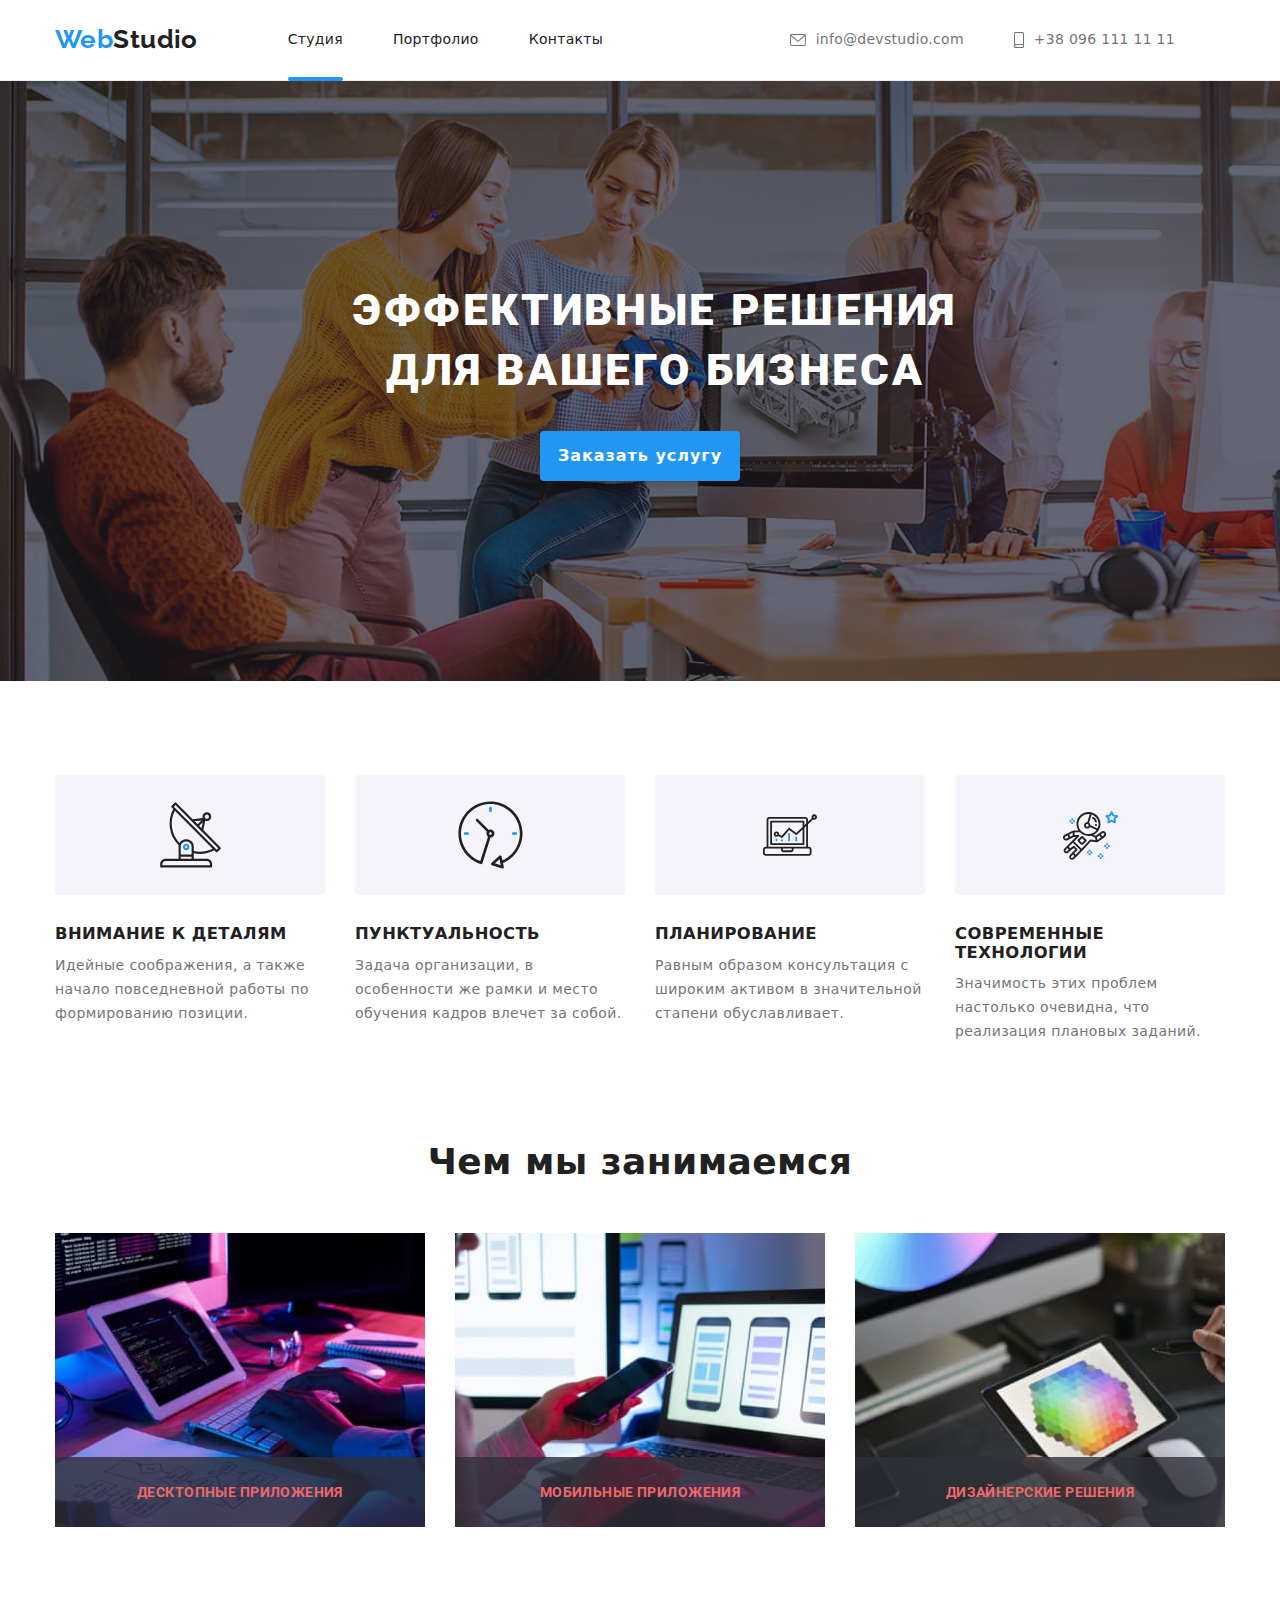
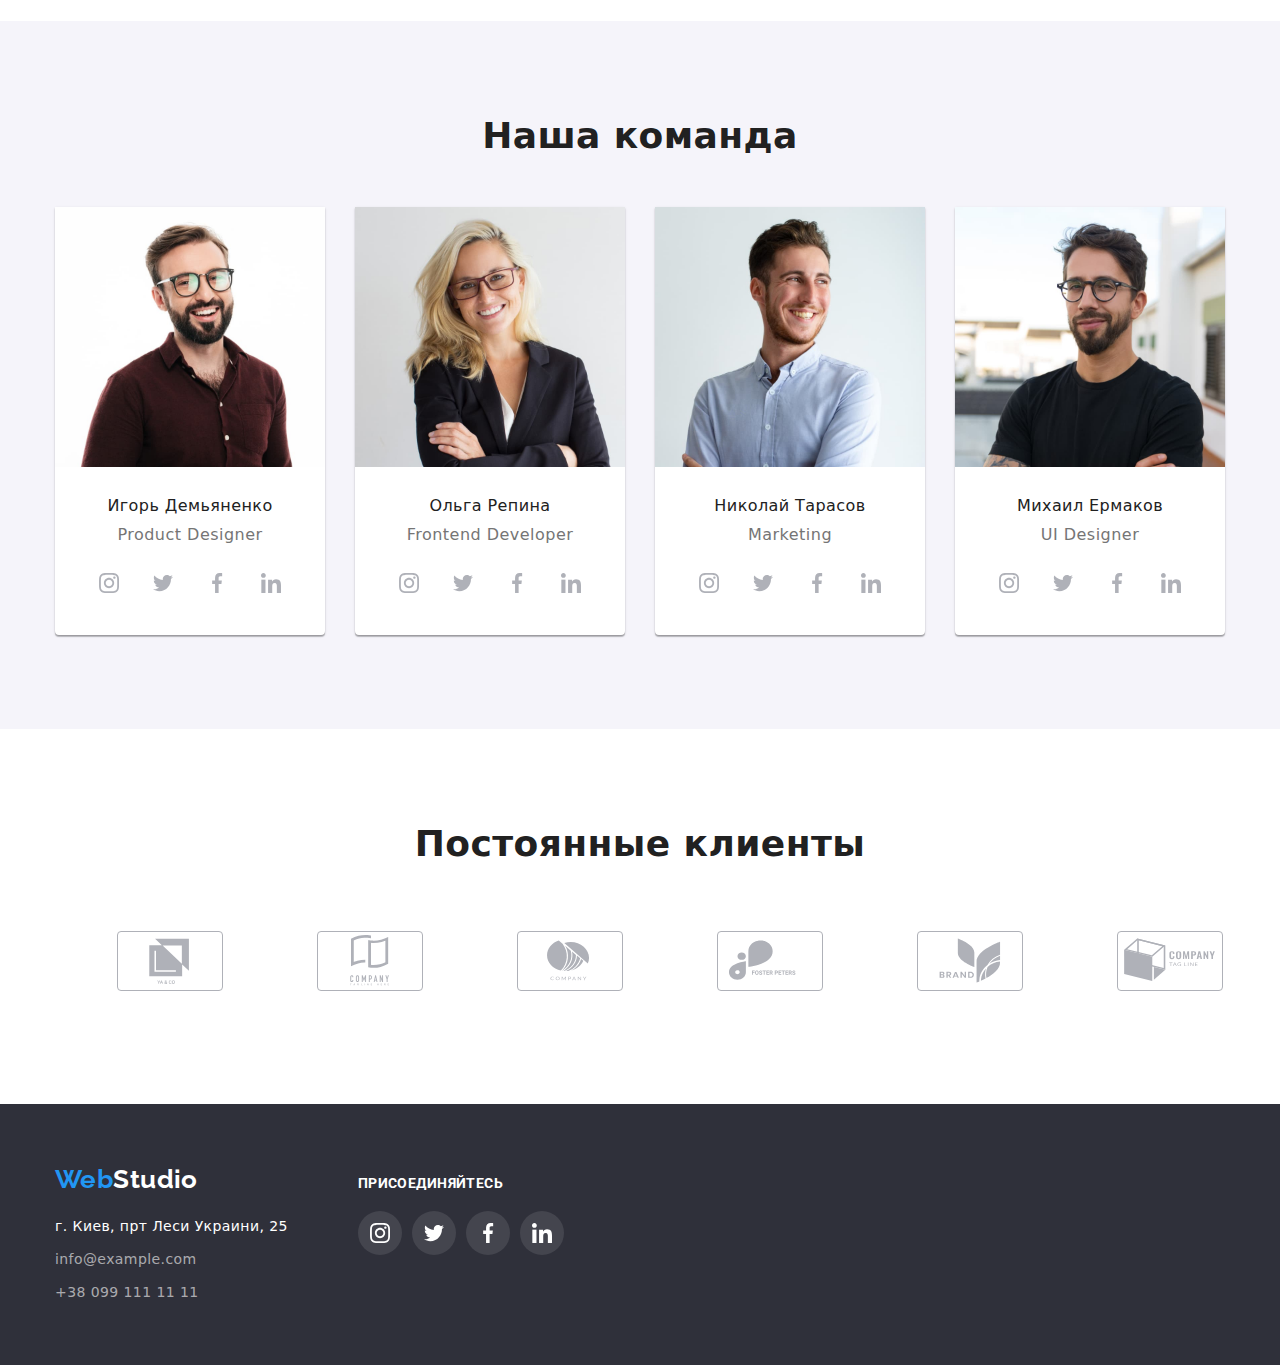
==== index.html @ ae75a485 "1" ====
<!DOCTYPE html>
<html lang="ru">
  <head>
    <meta charset="UTF-8" />
    <meta http-equiv="X-UA-Compatible" content="IE=edge" />
    <meta name="viewport" content="width=device-width, initial-scale=1.0" />
    <link rel="preconnect" href="https://fonts.gstatic.com" crossorigin>
    <link href="https://fonts.googleapis.com/css2?family=Oleo+Script+Swash+Caps&family=Raleway:wght@700&family=Roboto:wght@400;500;700&display=swap" rel="stylesheet">     
    <link rel="stylesheet" type="text/css" href="./css/styles.css">
    <link rel="stylesheet" type="text/css" href="./css/modern-normalize.css">
    <title>webstudio</title>
   </head>
  <body>
    <header>
      <div class="container container-nav">
      <nav class="nav"> 
        <a href="index.html" class="logo"><span>Web</span>Studio</a>
        <ul class="nav-ul">
          <li>
            <a href="index.html" class="menu current">Студия</a>
          </li>
          <li>
            <a href="portfolio.html" class="menu">Портфолио </a>
          </li>
          <li>
            <a href="" class="menu">Контакты</a>
          </li>
        </ul>
      </nav>
      <ul class="contacts">
       
        <li>
          <a href="mailto:info@devstudio.com" class="contacts-link">
            <svg class="contacts-pic" width="16px" height="12px">
              <use href="./images/symbol-defs.svg#icon-envelope"></use>
            </svg>
            info@devstudio.com
          </a>
          </li>
          <li>
            <a href="tel:+380961111111" class="contacts-link">
              <svg class="contacts-pic" width="10px" height="16px">
              <use href="./images/symbol-defs.svg#icon-smartphone"></use>
              </svg>
              +38 096 111 11 11
            </a>
          </li>
      </ul>
    </div>
    </header>
    <main>
      <section class="hero">
        <div class="container container-hero" >
        <h1 class="hero-title">Эффективные решения для вашего бизнеса</h1>
        <button type="button" class="hero-button" data-modal-open>Заказать услугу</button>
      </div>
      </section>
      <section class="section">
        <div class="container articles-container">
        <h2 class="visually-hidden" aria-hidden="true" tabindex="-1"> Принципы нашей работы</h2>
        <ul class="articles">
          <li>
            <div class="articles-container-pic">
              <svg class="articles-pic" width="65px" height="70px">
                <use href="./images/symbol-defs.svg#icon-antenna-1"></use>
              </svg>
            </div>
            <h3 class="articles-title">ВНИМАНИЕ К ДЕТАЛЯМ</h3>
            <p class="article">
              Идейные соображения, а также начало повседневной работы по
              формированию позиции.
            </p>
          </li>
          <li>
            <div class="articles-container-pic">
              <svg class="articles-pic" width="67px" height="70px">
                <use href="./images/symbol-defs.svg#icon-clock-1"></use>
              </svg>
            </div>
            <h3 class="articles-title">ПУНКТУАЛЬНОСТЬ</h3>
            <p class="article">
              Задача организации, в особенности же рамки и место обучения кадров
              влечет за собой.
            </p>
          </li>
          <li>
            <div class="articles-container-pic">
            <svg class="articles-pic" width="70px" height="54px">
              <use href="./images/symbol-defs.svg#icon-diagram-1"></use>
            </svg>
          </div>
            <h3 class="articles-title">ПЛАНИРОВАНИЕ</h3>
            <p class="article">
              Равным образом консультация с широким активом в значительной
              стапени обуславливает.
            </p>
          </li>
          <li>
            <div class="articles-container-pic">
            <svg class="articles-pic" width="55px" height="61px">
              <use href="./images/symbol-defs.svg#icon-astronaut-1"></use>
            </svg>
            </div>
            <h3 class="articles-title">СОВРЕМЕННЫЕ ТЕХНОЛОГИИ</h3>
            <p class="article">
              Значимость этих проблем настолько очевидна, что реализация
              плановых заданий.
            </p>
          </li>
        </ul>
      </div>
      </section>
      <section class="activity">
        <div class="container container-activity">
        <h2 class="activity-title">Чем мы занимаемся</h2>
        <ul class="activity-images">
          <li>
            <img width="370" src="images/img1.jpg" class="activity-pic" alt="picture1" />
            <div class="act-capt-container">
              <h3 class="activity-caption">десктопные приложения</h3>
            </div>
          </li>
          <li>
            <img width="370" src="images/img2.jpg" class="activity-pic" alt="picture2" />
            <div class="act-capt-container">
              <h3 class="activity-caption">мобильные приложения</h3>
            </div>
          </li>
          <li>
            <img width="370" src="images/img3.jpg" class="activity-pic" alt="picture3" />
            <div class="act-capt-container">
              <h3 class="activity-caption">дизайнерские решения</h3>
            </div>
          </li>
        </ul>
      </div>
      </section>

      <section class="command section">
        <div class="container">
        <h2 class="command-title">Наша команда</h2>
        <ul class="command-list">
          <li class="command-li">
            <img width="270" src="images/igor.jpg" class="command-foto" alt="Игорь Демьяненко" />
            <div class="figure-caption">
              <h3 class="command-name">Игорь Демьяненко</h3>
              <p class="command-position">Product Designer</p>
              <ul class="socials">
                <li class="socials-li">
                <a href="" class="socials-button">
                  <svg  class="socials-pic" width="20px" height="20px">
                    <use href="./images/symbol-defs.svg#icon-instagram-1"></use>
                  </svg>
                </a>
              </li>
              <li class="socials-li">
                <a href="" class="socials-button">
                  <svg class="socials-pic" width="20px" height="20px">
                    <use href="./images/symbol-defs.svg#icon-twitter-1"></use>
                  </svg>
                </a>
              </li>
                <li class="socials-li">
                  <a href="" class="socials-button">
                    <svg class="socials-pic" width="20px" height="20px">
                      <use href="./images/symbol-defs.svg#icon-facebook-1"></use>
                    </svg>
                  </a>
                </li>
                <li class="socials-li">
                  <a href="" class="socials-button">
                    <svg class="socials-pic" width="20px" height="20px">
                      <use href="./images/symbol-defs.svg#icon-linkedin-1"></use>
                    </svg>
                  </a>
                </li>
              </ul>
            </div>
          </li>
          <li class="command-li">
            <img width="270" src="images/olga.jpg" class="command-foto" alt="Ольга Репина" />
            <div class="figure-caption">
              <h3 class="command-name">Ольга Репина</h3>
              <p class="command-position">Frontend Developer</p>
              <ul class="socials">
                <li class="socials-li">
                <a href="" class="socials-button">
                  <svg  class="socials-pic" width="20px" height="20px">
                    <use href="./images/symbol-defs.svg#icon-instagram-1"></use>
                  </svg>
                </a>
              </li>
              <li class="socials-li">
                <a href="" class="socials-button">
                  <svg class="socials-pic" width="20px" height="20px">
                    <use href="./images/symbol-defs.svg#icon-twitter-1"></use>
                  </svg>
                </a>
              </li>
                <li class="socials-li">
                  <a href="" class="socials-button">
                    <svg class="socials-pic" width="20px" height="20px">
                      <use href="./images/symbol-defs.svg#icon-facebook-1"></use>
                    </svg>
                  </a>
                </li>
                <li class="socials-li">
                  <a href="" class="socials-button">
                    <svg class="socials-pic" width="20px" height="20px">
                      <use href="./images/symbol-defs.svg#icon-linkedin-1"></use>
                    </svg>
                  </a>
                </li>
              </ul>
          </div>
          </li>
          <li class="command-li">
            <img width="270" src="images/nik.jpg" class="command-foto" alt="Николай Тарасов" />
            <div class="figure-caption">
              <h3 class="command-name">Николай Тарасов</h3>
              <p class="command-position">Marketing</p>
              <ul class="socials">
                <li class="socials-li">
                <a href="" class="socials-button">
                  <svg  class="socials-pic" width="20px" height="20px">
                    <use href="./images/symbol-defs.svg#icon-instagram-1"></use>
                  </svg>
                </a>
              </li>
              <li class="socials-li">
                <a href="" class="socials-button">
                  <svg class="socials-pic" width="20px" height="20px">
                    <use href="./images/symbol-defs.svg#icon-twitter-1"></use>
                  </svg>
                </a>
              </li>
                <li class="socials-li">
                  <a href="" class="socials-button">
                    <svg class="socials-pic" width="20px" height="20px">
                      <use href="./images/symbol-defs.svg#icon-facebook-1"></use>
                    </svg>
                  </a>
                </li>
                <li class="socials-li">
                  <a href="" class="socials-button">
                    <svg class="socials-pic" width="20px" height="20px">
                      <use href="./images/symbol-defs.svg#icon-linkedin-1"></use>
                    </svg>
                  </a>
                </li>
              </ul>
            </div>  
          </li>
          <li class="command-li">
            <img width="270" src="images/michael.jpg" class="command-foto" alt="Михаил Ермаков" />
            <div class="figure-caption">
              <h3 class="command-name">Михаил Ермаков</h3>
              <p class="command-position">UI Designer</p>
              <ul class="socials">
                <li class="socials-li">
                <a href="" class="socials-button">
                  <svg  class="socials-pic" width="20px" height="20px">
                    <use href="./images/symbol-defs.svg#icon-instagram-1"></use>
                  </svg>
                </a>
              </li>
              <li class="socials-li">
                <a href="" class="socials-button">
                  <svg class="socials-pic" width="20px" height="20px">
                    <use href="./images/symbol-defs.svg#icon-twitter-1"></use>
                  </svg>
                </a>
              </li>
                <li class="socials-li">
                  <a href="" class="socials-button">
                    <svg class="socials-pic" width="20px" height="20px">
                      <use href="./images/symbol-defs.svg#icon-facebook-1"></use>
                    </svg>
                  </a>
                </li>
                <li class="socials-li">
                  <a href="" class="socials-button">
                    <svg class="socials-pic" width="20px" height="20px">
                      <use href="./images/symbol-defs.svg#icon-linkedin-1"></use>
                    </svg>
                  </a>
                </li>
              </ul>
            </div>  
          </li>
        </ul>
      </div>
      </section>


      <section class="clients">
        <div class="container">
        <h2 class="clients-title">Постоянные клиенты</h2>
        <ul class="clients-list">
          <li>
            <a class="client-link" href="">
            <svg class="client-pic" width="106px" height="60px">
              <use href="./images/symbol-defs.svg#icon-client1"></use>
            </svg>
          </a>
          </li>
          <li>
            <a class="client-link" href="">
            <svg class="client-pic" width="106px" height="60px">
              <use href="./images/symbol-defs.svg#icon-client2"></use>
            </svg>
            </a>
          </li>
          <li>
            <a class="client-link" href="">
            <svg class="client-pic" width="106px" height="60px">
              <use href="./images/symbol-defs.svg#icon-client3"></use>
            </svg>
            </a>
          </li>
          <li>
            <a class="client-link" href="">
            <svg class="client-pic" width="106px" height="60px">
              <use href="./images/symbol-defs.svg#icon-client4"></use>
            </svg>
            </a>
          </li>
          <li>
            <a class="client-link" href="">
            <svg class="client-pic" width="106px" height="60px">
              <use href="./images/symbol-defs.svg#icon-client5"></use>
            </svg>
          </a>
          </li>
          <li>
            <a class="client-link" href="">
            <svg class="client-pic" width="106px" height="60px">
              <use href="./images/symbol-defs.svg#icon-client6"></use>
            </svg>
            </a>
          </li>
        </ul>
      </div>
      </section>
    </main>
    <footer class="footer">
      <div class="container container-footer">
      <div>
        <a href="index.html" class="footer-logo"><span>Web</span>Studio</a>
      <address>
        <ul class="footer-contacts-list">
          <li >
             <a class="adres" href="https://goo.gl/maps/Wr4ZdYeeZxtzAYWL7" target="_blank"
              >г. Киев, прт Леси Украини, 25</a
            >
          </li>
          <li>
            <a class="footer-contacts" href="mailto:info@example.com">info@example.com</a>
          </li>
          <li>
            <a class="footer-contacts" href="tel:+380991111111">+38 099 111 11 11</a>
          </li>
        </ul>
      </address>
    </div>
    <div class="socials-part">
      <h3 class="footer-join">ПРИСОЕДИНЯЙТЕСЬ</h3>
      <ul class="footer-socials">
        <li class="footer-socials-li">
        <a href="" class="footer-socials-button">
          <svg  class="footer-socials-pic" width="20px" height="20px">
            <use href="./images/symbol-defs.svg#icon-instagram-1"></use>
          </svg>
        </a>
      </li>
      <li class="footer-socials-li">
        <a href="" class="footer-socials-button">
          <svg class="socials-pic" width="20px" height="20px">
            <use href="./images/symbol-defs.svg#icon-twitter-1"></use>
          </svg>
        </a>
      </li>
        <li class="footer-socials-li">
          <a href="" class="footer-socials-button">
            <svg class="footer-socials-pic" width="20px" height="20px">
              <use href="./images/symbol-defs.svg#icon-facebook-1"></use>
            </svg>
          </a>
        </li>
        <li class="footer-socials-li">
          <a href="" class="footer-socials-button">
            <svg class="footer-socials-pic" width="20px" height="20px">
              <use href="./images/symbol-defs.svg#icon-linkedin-1"></use>
            </svg>
          </a>
        </li>
      </ul>
    </div>
    </div>
    </footer>



    <div class="backdrop is-hidden" data-modal>
      <div class="modal">
        <button type="button" class="modal-close" data-modal-close>
          <img width="11px" height="11px" src="images/close-modal.jpg" class="close-pic" alt="close" />       
        </button>
      </div>
    </div>
    <script src="./js/modal.js"></script>
  </body>
</html>
---- css/styles.css ----
:root{
--text-color:#000000;
--nav-hover:#2196F3;
--contacts-link-color:#757575;
--footer-color:#ffffff;
--bg-color:#FFFFFF;
--font-color:#212121;
--hero-font-color:#FFFFFF;
--command-position-font-color:#757575;
--footer-bgcolor:#2F303A;
--button-fontcolor:#FFFFFF;
--works-type-color:#757575;
--hero-bgcolor:#2F303A;
--article-color:#757575;
} 
body{
    font-family: Roboto, sans-serif;
    color:var(--font-color);
    font-size: 14px;
    letter-spacing: 0.03em;
    background-color: var(--bg-color);
}
.visually-hidden {
    position: absolute;
    white-space: nowrap;
    width: 1px;
    height: 1px;
    overflow: hidden;
    border: 0;
    padding: 0;
    clip: rect(0 0 0 0);
    clip-path: inset(50%);
    margin: -1px;
  }
 p,h1,h2,h3,h4,h5,h6{
     margin:0px
 } 
 ul{
     margin:0px;
     padding: 0;
     list-style: none;
 }
 button{
     cursor: pointer;
 }
  header{
     /* height: 80px;
      /*padding-top: 24px;
      padding-bottom: 25px;*/
      border-bottom: 1px solid #ECECEC;
  }
  .container{
    width:1200px;
    padding-left: 15px;
    padding-right: 15px;
    margin: 0 auto;
 }
 .section{
     padding-top: 94px;
     padding-bottom: 94px;
 }
  .container-nav{
    display: flex;
   
  }

/*---------------------  Секция навигации-------------        */
.nav{
    display:flex;
    align-items: center;
} 
.logo{
    font-family: Raleway;
    font-size: 26px;
    font-style: normal;
    font-weight: 700;
    line-height: calc(31 / 26);
    text-decoration: none;
    color: var(--font-color);
    padding-top: 24px;
    padding-bottom: 25px;
}
.logo > span{
    color: var(--nav-hover);
}

.nav-ul{
    list-style: none;
    margin-left: 40px;
    display: flex;
    align-items: center; 
}

.menu{
    text-decoration: none;
    font-style: normal;
    font-size: 14px;
    font-weight: 500;
    line-height: 1.14;
    letter-spacing: 0.02em;
    color: var(--menu-color);
    margin-left: 50px;
    padding-top: 32px;
    padding-bottom: 32px;
    display: block;
    position: relative;
    transition: color 250ms linear;
}
.current::after{
    content:'';
    width: 100%;
    height: 4px;
    border-radius: 2px;
    background: #2196F3;
    position: absolute;
    left: 0;
    bottom: -1px;
}

.adres:hover,
.adres:focus,
.footer-contacts:hover,
.footer-contacts:focus,
.contacts-link:hover,
.contacts-link:focus,
.menu:hover,
.menu:focus,
.contacts-pic:hover, 
.contacts-pic:focus{
    color:var(--nav-hover);
    fill: var(--nav-hover);
    
}
.contacts-link:hover> .contacts-pic, 
.contacts-link:focus> .contacts-pic{
 fill:var(--nav-hover);
}
.contacts{
    list-style: none;
    display: flex;
    margin-left: auto;
    align-items: center; 
    
}
.contacts-pic{
    margin-right: 10px;
    fill: var(--contacts-link-color);
    align-items: center;
    transition: fill 250ms linear;
}

.contacts-link{
    text-decoration: none;
    font-size: 14px;
    font-style: normal;
    font-weight: 500;
    line-height: 1.14;
    letter-spacing: 0.02em;
    text-align: left;
    color: var(--contacts-link-color);
    margin-right: 50px;
    display: flex;
    align-items: center;
    transition: color 250ms linear;
}


/*----------------------  Секция герой   -------   */
.hero{
    text-align: center;
    padding-top: 200px;
    padding-bottom: 200px;
    max-width: 1600px;
    height: 600px;
    margin: 0 auto;
    background-repeat: no-repeat;
    background-size: cover;
    /* padding-left: 452px; */
    /* padding-right: 452px; */
    
    background-image: linear-gradient(   
        rgba(47, 48, 58, 0.4),
        rgba(47, 48, 58, 0.4)
    ), url(../images/hero-bg.jpg);
    
}
.container-hero{
   /* ???????????????*/
   /*background: var(--hero-bgcolor);*/
max-width: 696px;  
   padding-left: auto;
   padding-right: auto;
}
.hero-title{
    font-family: Roboto;
    font-style: normal;
    font-weight: 900;
    font-size: 44px;
    line-height: 1.36;
    text-align: center;

    letter-spacing: 0.06em;
    text-transform: uppercase;
    color: var(--hero-font-color);
     width: 696px; 
    /*margin-left: 237px; 
    margin-right: 237px;    */   
}    
    .hero-button{
    cursor: pointer;
    border: none;
    width: 200px;
    height: 50px;
    /* left: 700px; */
    top: 430px;
    background: var(--nav-hover);
    box-shadow: 0px 4px 4px rgba(0, 0, 0, 0.15);
    border-radius: 4px;
    font-family: inherit;
    font-size: 16px;
    font-style: normal;
    font-weight: 700;
    line-height: 1.87;
    letter-spacing: 0.06em;
    text-align: center;
    color: var(--hero-font-color);
    margin-top: 30px;
 
    }

/*-------------------------  Секция статей   -------------------*/
.articles-container{
    display: flex;
   justify-content: center;
}
.articles-container-pic{
    max-width: 270px;
    min-height: 120px;
    background: #F5F4FA;
    border-radius: 4px;
    display:flex;
    justify-content: center; 
    align-items: center;
    margin-bottom: 30px;
}
.articles{
    display: flex;
}
.articles li{
    max-width: 270px;
}
.articles li:not(:last-child){
    margin-right: 30px;
}
.articles-title{
    font-weight: bold;
    line-height: 1.14;
    text-transform: uppercase;
    
    margin-bottom: 10px;
}
.article{
    width: 270px;
    height: 75px;
    left: 515px;
    top: 800px;
    font-weight: normal;
    line-height: 1.71;
    color: var(--article-color);
}

/*===============================   Чем мы занимаемся    =============*/
.activity{
    padding-bottom: 94px;
}

.container-activity{
   align-items: center;
}
.activity-pic{
    display: block;
    max-width: 100%;
    height: auto;

} 
.activity-images{ 
    display: flex;
}
.activity-images li:not(:last-child){
    margin-right: 30px;
}
.activity-images li{
    position: relative;
}

.activity-caption{
    font-family: Roboto;
    font-style: normal;
    font-weight: bold;
    font-size: 14px;
    line-height: 16px;
    text-align: center;
    letter-spacing: 0.03em;
    text-transform: uppercase;
    color: #f06868;
    padding: 27px 82px;
    
}
.act-capt-container{
    position: absolute;
    bottom: 0px;
    width: 100%;
    background: rgba(47, 48, 58, 0.8);
}

/*===============    наша комманда     ===================*/
.command{
   background: #F5F4FA;
}
.activity-title,
.command-title,
.clients-title{
    font-size: 36px;
    font-style: normal;
    font-weight: 700;
    line-height: calc(42 / 36);
    text-align: center;
    margin-bottom: 50px;
 }
 .command-list{
     display: flex;
   
 }
 .command-li{
     
background: #FFFFFF;
    box-shadow: 
    0px 1px 3px rgba(0, 0, 0, 0.12), 
    0px 1px 1px rgba(0, 0, 0, 0.14),
    0px 2px 1px rgba(0, 0, 0, 0.2);
    border-radius: 0px 0px 4px 4px;
    
    
 }
 .command-list li:not(:last-child){
    margin-right: 30px;
 }
 .command-foto{
    display: block;
    max-width: 100%;
    height: auto;
 }
 .figure-caption{
    padding-top: 30px;
 }

.command-name{
    font-size: 16px;
    font-weight: 500;
    line-height: 1.18;
    text-align: center;

    margin-bottom: 10px;
 }
.command-position{
    font-size: 16px;
    font-weight: 400;
    line-height: 1.18;
    letter-spacing: 0.03em;
    text-align: center;
    color: var(--command-position-font-color);
    margin-bottom: 16px;
}
.socials{
    display: flex;
    /*justify-content: center;*/
    margin-left:32px;
    margin-right: 32px;
    margin-bottom: 30px;
    box-shadow: initial;
}
.socials-li{
    display: flex;
    margin-right:0px;
    box-shadow: none;
}
.socials li:not(:last-child){
    margin-right: 10px;
}
.socials-button{
    fill: #AFB1B8; 
    border-radius: 50%;
    max-width: 44px;
    max-height: 44px;
    padding: 12px;
    box-shadow: none;
    transition: fill 250ms linear;
    transition: background-color 250ms linear;
}
.socials-button:hover,
.socials-button:focus,
.footer-socials-button:hover,
.footer-socials-button:focus{
    fill: #FFFFFF;
    background-color: #2196F3;
}

/*===============    Постоянные клиенты    =================================*/
.clients{
    padding-bottom: 94px;
    padding-top: 94px;
 
}
.clients-list{
    display: flex;
    
}
.clients-list li{/*:not(:last-child){*/
    margin-left: 30px;
    

}
.client-pic{
    margin: 16px 32px;
    fill: #AFB1B8;
    border: 1px solid #AFB1B8;
    box-sizing: border-box;
    border-radius: 4px;
    transition: fill 250ms linear;
}
.client-pic:hover,
.client-pic:focus{
    fill:  #2196F3;   
    border: 1px solid #2196F3;
    box-sizing: border-box;
    border-radius: 4px;
}
/* .client-link:hover, */
/* .client-link:focus{ */
 /* fill:  #2196F3; */
/* } */

/* --------------------------  footer  ----------------------------*/
.footer{
    background: var(--footer-bgcolor);
    padding-top: 60px;
    padding-bottom: 60px;
}
.container-footer{
    padding-left: auto;
    padding-left: auto;
    display:flex;
    align-items: baseline;
    
}
.footer-logo{
    font-family: Raleway;
    font-size: 26px;
    font-style: normal;
    font-weight: 700;
    line-height: 1.19;
    text-decoration: none;
    color: var(--footer-color);
    margin-bottom: 20px;
    /*padding-top: 60px;*/
    display: block;
}
.footer-logo  span{
    color: var(--nav-hover);
}
/* .footer-contacts-list{} */

.footer-contacts-list li:not(:last-child){
    margin-bottom: 9px;
}


.adres{
    text-decoration: none;
    font-style: normal;
    font-weight: 400;
    line-height: 1.71;
    letter-spacing: 0.03em;
    text-align: left;
    color: var(--footer-color);
    transition: color 250ms linear;
}
.footer-contacts{
    text-decoration: none;
    font-style: normal;
    font-weight: normal;
    line-height: 1.71;
    color: rgba(255, 255, 255, 0.6);
    transition: color 250ms linear;
}
.socials-part{
margin-left: 70px;

}
.footer-join{
 font-family: Roboto;
font-style: normal;
font-weight: bold;
font-size: 14px;
line-height: 16px;
letter-spacing: 0.03em;
text-transform: uppercase;
color: #FFFFFF;
margin-bottom: 20px;
}
/*===============================*/
.footer-socials{
    display: flex;
   
   
}
.footer-socials-li{
    display: flex;
    margin-right:0px;
}
.footer-socials li:not(:last-child){
    margin-right: 10px;}
.footer-socials-button{
    fill: #FFFFFF; 
    border-radius: 50%;
    max-width: 44px;
    max-height: 44px;
    padding: 12px;
    background: rgba(255, 255, 255, 0.1);
    transition: background-color 250ms linear;
}

/* ============== модальное окно ============================================== */
.backdrop{
    position: fixed;
    width: 100vw;
    height: 100vw;
    /* left: 0px; */
    top: 0px;
    background: rgba(0, 0, 0, 0.2);
    transition: opacity 250ms, visibility 250ms;
    /* display: flex; */
    /* justify-content: center; */
    /* align-items: center; */
}
.backdrop.is-hidden .modal{
     transform: scale(0.5);
}

.modal{
    position: absolute;
    width: 528px;
    min-height: 581px;
    /* left: 536px; */
    /* top: 221px; */
    background: #FFFFFF;
    box-shadow: 0px 1px 3px rgba(0, 0, 0, 0.12), 0px 1px 1px rgba(0, 0, 0, 0.14), 0px 2px 1px rgba(0, 0, 0, 0.2);
    border-radius: 4px;
    top: 50%;
    left: 50%;
    transform: translate(-50%, -100%) scale(1);
    transition: transform 250ms;
    
}
.modal-close{
    position: absolute;
    width: 30px;
    height: 30px;
    right: 8px;
    top: 8px;
    background: #FFFFFF;
    border: 1px solid rgba(0, 0, 0, 0.1);
    box-sizing: border-box;
    display: flex;
    justify-content: center;
    align-items: center;
}
.is-hidden{
    opacity: 0;
    pointer-events: none;
    visibility: hidden;
}
/* ===========================  portfolio  ==========================*/

.filter{
    list-style: none;
    display: flex;
    padding-left: 302px;   
    margin-bottom: 56px;
}
.filter-button{
    cursor: pointer;
    border: none;
    border-radius: 4px;
    background-color: inherit;
    font-family: inherit;
    font-style: normal;
    font-weight: 500;
    font-size: 16px;
    line-height: 1.62;
    text-align: center;
    color: inherit;
    padding: 6px 22px;
    margin-left: 8px;
    background-color: #F5F4FA;
    border-radius: 4px;
    transition: background-color 250ms linear;
    transition: color 250ms linear;
}
.filter-button:hover,
.filter-button:focus{
    background-color: var(--nav-hover);
    color:var(--button-fontcolor);
    box-shadow: 
        0px 3px 1px rgba(0, 0, 0, 0.1), 
        0px 1px 2px rgba(0, 0, 0, 0.08), 
        0px 2px 2px rgba(0, 0, 0, 0.12);

}

/*======================   примеры работ  ============= */
.work-foto{
    display:block;
}
.example-list{
    display: flex ;
    flex-wrap: wrap;
}
.example:not(:nth-child(3n+1)){
    margin-left: 30px;
}
.example-link{
    display: block;
    box-sizing: border-box;
    text-decoration: none;
    transition: box-shadow 250ms linear;
 }
 
.example-link:hover,
.example-link:focus {
    box-shadow: 
      0px 1px 1px rgba(0, 0, 0, 0.12),
      0px 4px 4px rgba(0, 0, 0, 0.06), 
      1px 4px 6px rgba(0, 0, 0, 0.16);   
} 

.example{
    /*margin-left: 30px;*/
    margin-bottom: 30px;
    background: #FFFFFF;
    box-sizing: border-box;
}
.work-capture{
    padding-top: 20px;
    padding-left: 24px;
    padding-bottom: 20px;
    border-left: 1px solid #EEEEEE;
    border-right: 1px solid #EEEEEE;
    border-bottom: 1px solid #EEEEEE;
}
.works-title{
    font-weight: bold;
    font-size: 18px;
    line-height: 2;
    letter-spacing: 0.06em;
    color:var(--font-color);
    margin-bottom: 4px;
}
.works-type{
    font-size: 14px;
    font-weight: normal;
    font-size: 16px;
    line-height: 1.87;
    color: var(--works-type-color);
}
.work-foto-wrap{
    position: relative;
    overflow: hidden;
}
.example:hover .foto-text {
    transform: translateY(0%); 
   
    
}
.foto-text{
    font-family: Roboto;
    font-style: normal;
    font-weight: normal;
    font-size: 18px;
    line-height: 28px;
    /* or 156% */
    letter-spacing: 0.03em;
    color: #FFFFFF;
        
    position: absolute;
    width: 100%;
    height: 100%;
    left: 0px;
    top: 0px;
    border: 1px solid #EEEEEE;
    background: rgba(33, 150, 243, 0.9);
    padding: 63px 24px;
    transform: translateY(100%);
    transition: transform 250ms linear;
}
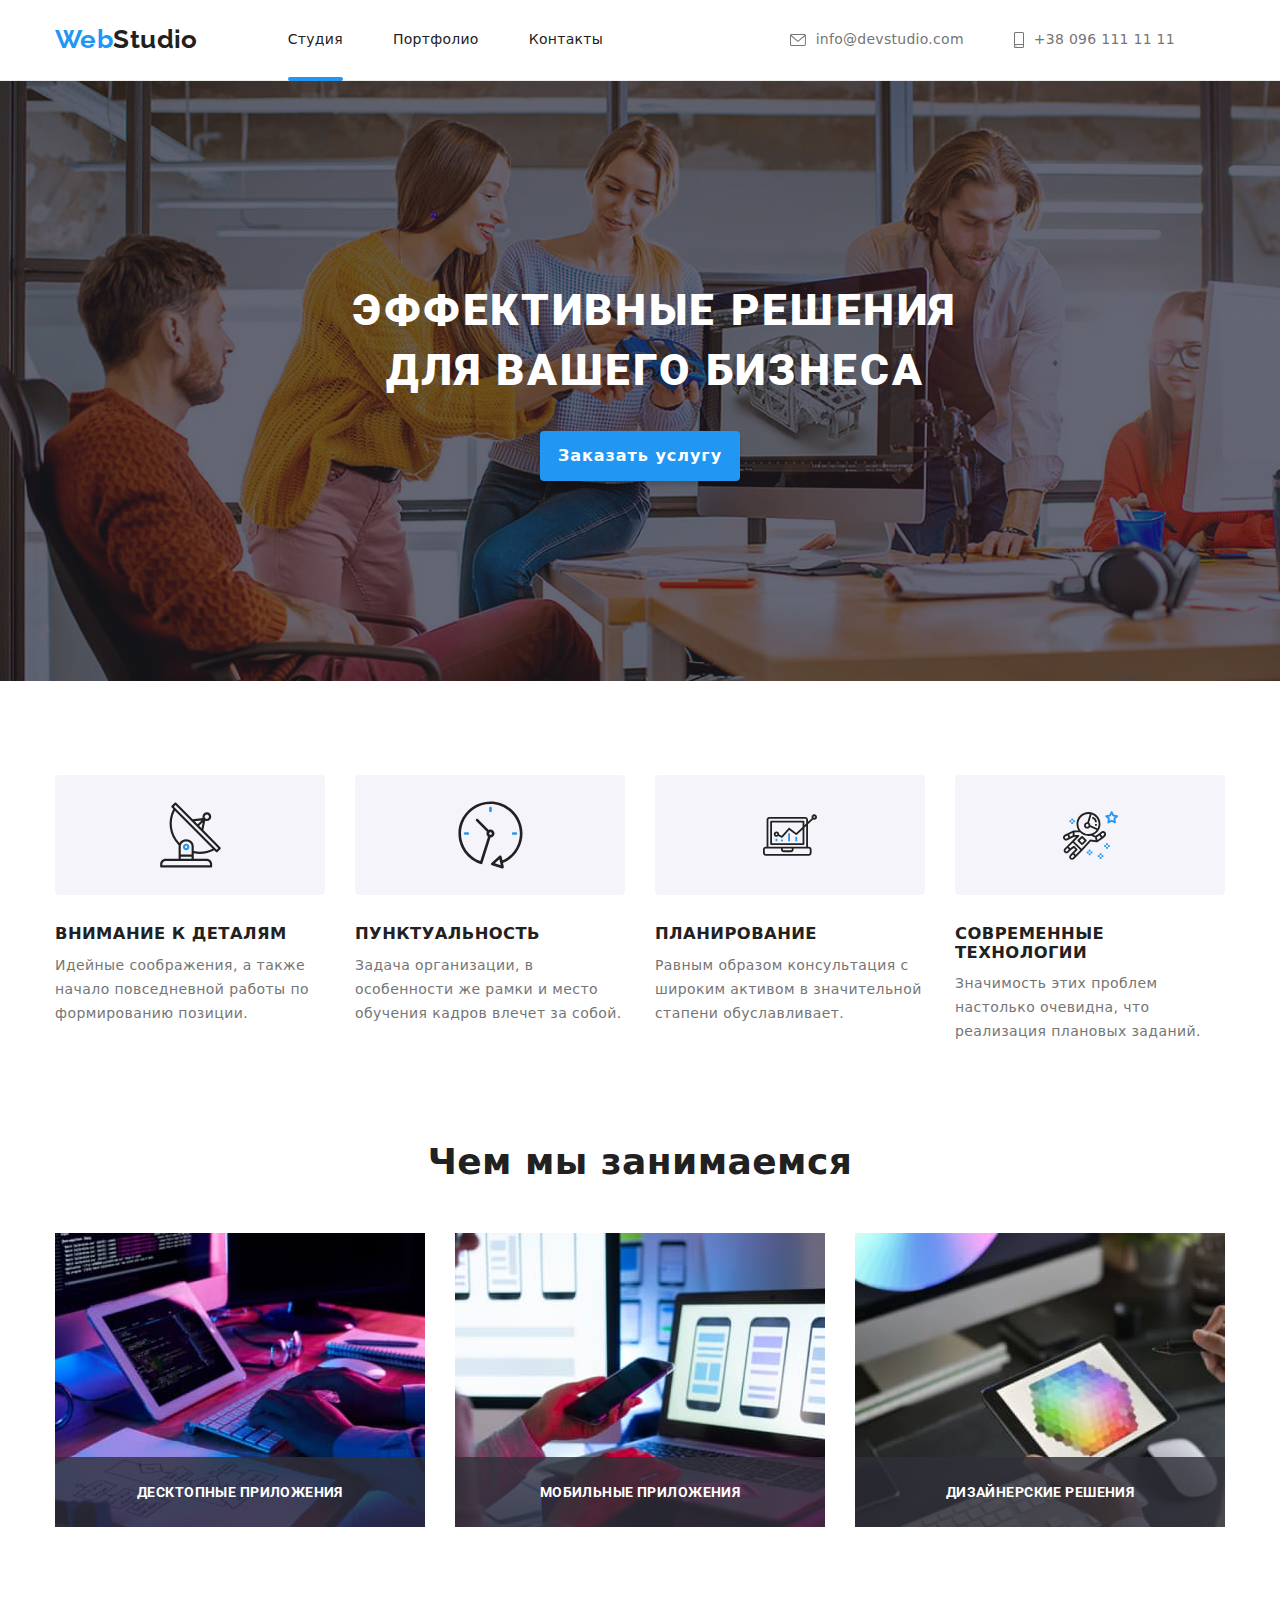
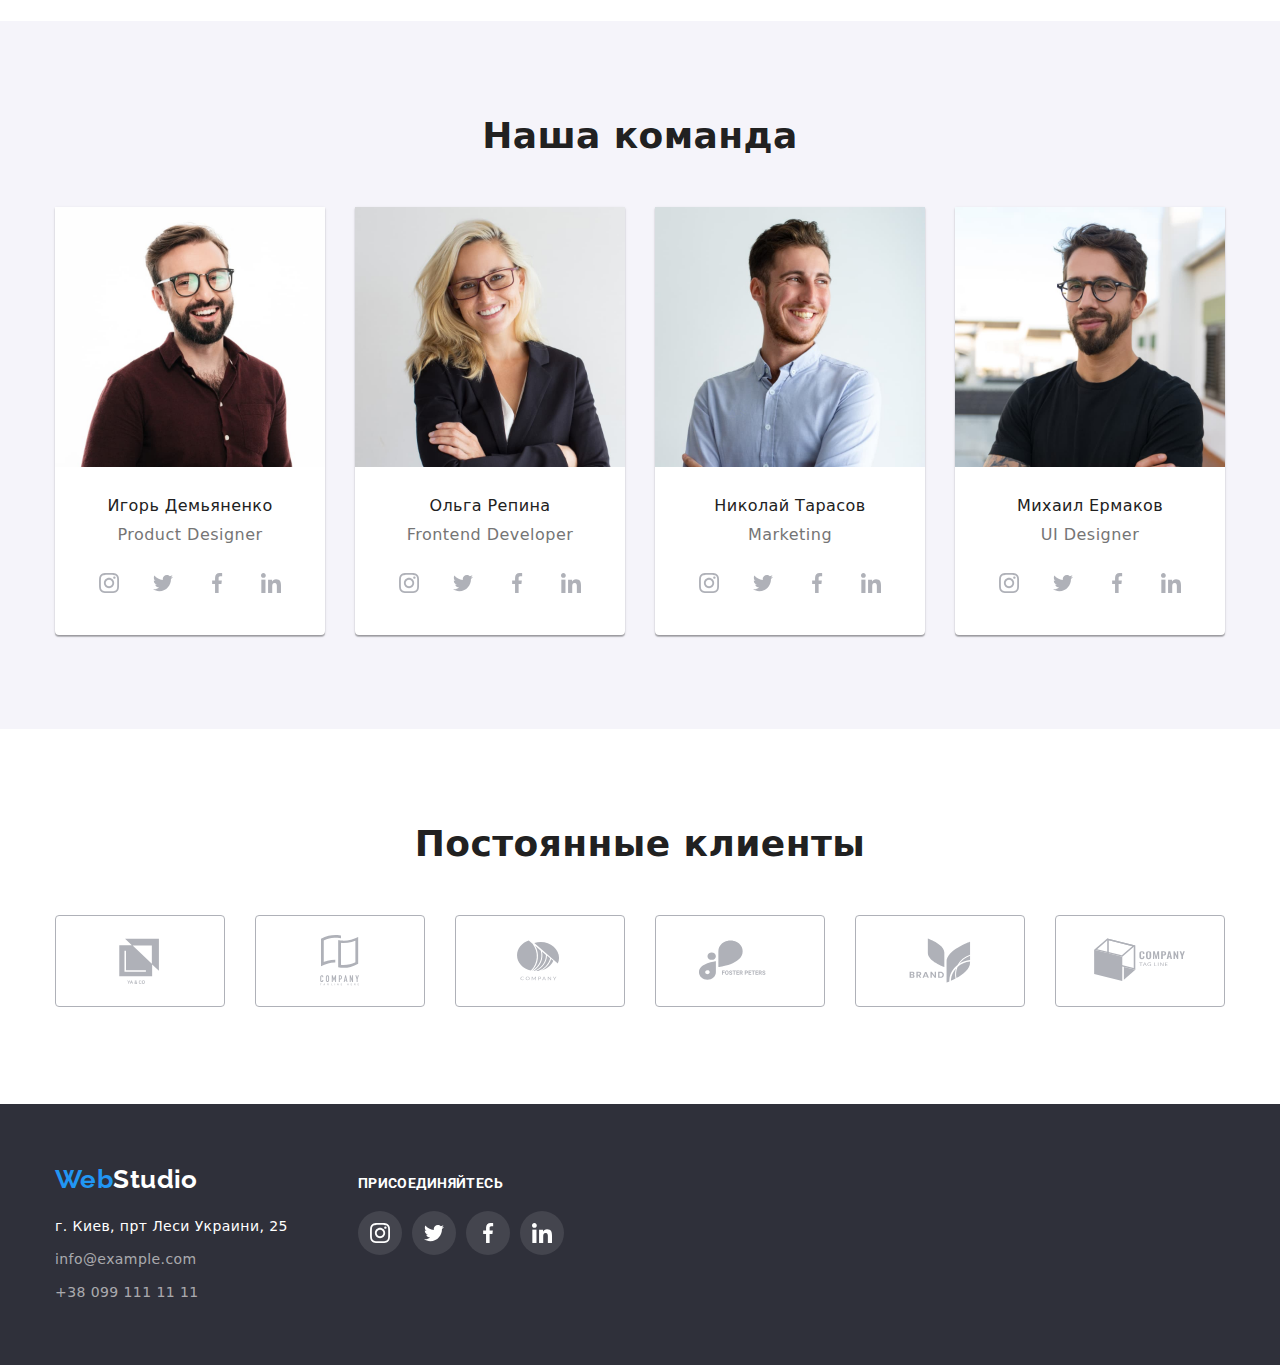
==== commit d768c2de: "1" ====
--- a/index.html
+++ b/index.html
@@ -299,42 +299,42 @@
         <ul class="clients-list">
           <li>
             <a class="client-link" href="">
-            <svg class="client-pic" width="106px" height="60px">
+            <svg class="client-pic" width="170px" height="92px">
               <use href="./images/symbol-defs.svg#icon-client1"></use>
             </svg>
           </a>
           </li>
           <li>
             <a class="client-link" href="">
-            <svg class="client-pic" width="106px" height="60px">
+            <svg class="client-pic" width="170px" height="92px">
               <use href="./images/symbol-defs.svg#icon-client2"></use>
             </svg>
             </a>
           </li>
           <li>
             <a class="client-link" href="">
-            <svg class="client-pic" width="106px" height="60px">
+            <svg class="client-pic" width="170px" height="92px">
               <use href="./images/symbol-defs.svg#icon-client3"></use>
             </svg>
             </a>
           </li>
           <li>
             <a class="client-link" href="">
-            <svg class="client-pic" width="106px" height="60px">
+            <svg class="client-pic" width="170px" height="92px">
               <use href="./images/symbol-defs.svg#icon-client4"></use>
             </svg>
             </a>
           </li>
           <li>
             <a class="client-link" href="">
-            <svg class="client-pic" width="106px" height="60px">
+            <svg class="client-pic" width="170px" height="92px">
               <use href="./images/symbol-defs.svg#icon-client5"></use>
             </svg>
           </a>
           </li>
           <li>
             <a class="client-link" href="">
-            <svg class="client-pic" width="106px" height="60px">
+            <svg class="client-pic" width="170px" height="92px">
               <use href="./images/symbol-defs.svg#icon-client6"></use>
             </svg>
             </a>
@@ -404,7 +404,7 @@
     <div class="backdrop is-hidden" data-modal>
       <div class="modal">
         <button type="button" class="modal-close" data-modal-close>
-          <img width="11px" height="11px" src="images/close-modal.jpg" class="close-pic" alt="close" />       
+          <img width="11px" height="11px" src="./images/close-modal.svg" class="close-pic" alt="close" />       
         </button>
       </div>
     </div>
--- a/css/styles.css
+++ b/css/styles.css
@@ -303,7 +303,7 @@
     text-align: center;
     letter-spacing: 0.03em;
     text-transform: uppercase;
-    color: #f06868;
+    color: #FFFFFF;
     padding: 27px 82px;
     
 }
@@ -416,16 +416,19 @@
     display: flex;
     
 }
-.clients-list li{/*:not(:last-child){*/
+.clients-list li:not(:first-child){
     margin-left: 30px;
+    width: 170px;
+    height: 92px;
     
 
 }
 .client-pic{
-    margin: 16px 32px;
+    padding: 16px 32px;
+   
     fill: #AFB1B8;
     border: 1px solid #AFB1B8;
-    box-sizing: border-box;
+    /* box-sizing: border-box; */
     border-radius: 4px;
     transition: fill 250ms linear;
 }
@@ -535,8 +538,8 @@
 .backdrop{
     position: fixed;
     width: 100vw;
-    height: 100vw;
-    /* left: 0px; */
+    height: 100vh;
+    left: 0px;
     top: 0px;
     background: rgba(0, 0, 0, 0.2);
     transition: opacity 250ms, visibility 250ms;
@@ -559,7 +562,7 @@
     border-radius: 4px;
     top: 50%;
     left: 50%;
-    transform: translate(-50%, -100%) scale(1);
+    transform: translate(-50%, -50%) scale(1);
     transition: transform 250ms;
     
 }
@@ -571,6 +574,7 @@
     top: 8px;
     background: #FFFFFF;
     border: 1px solid rgba(0, 0, 0, 0.1);
+    border-radius: 50%;
     box-sizing: border-box;
     display: flex;
     justify-content: center;
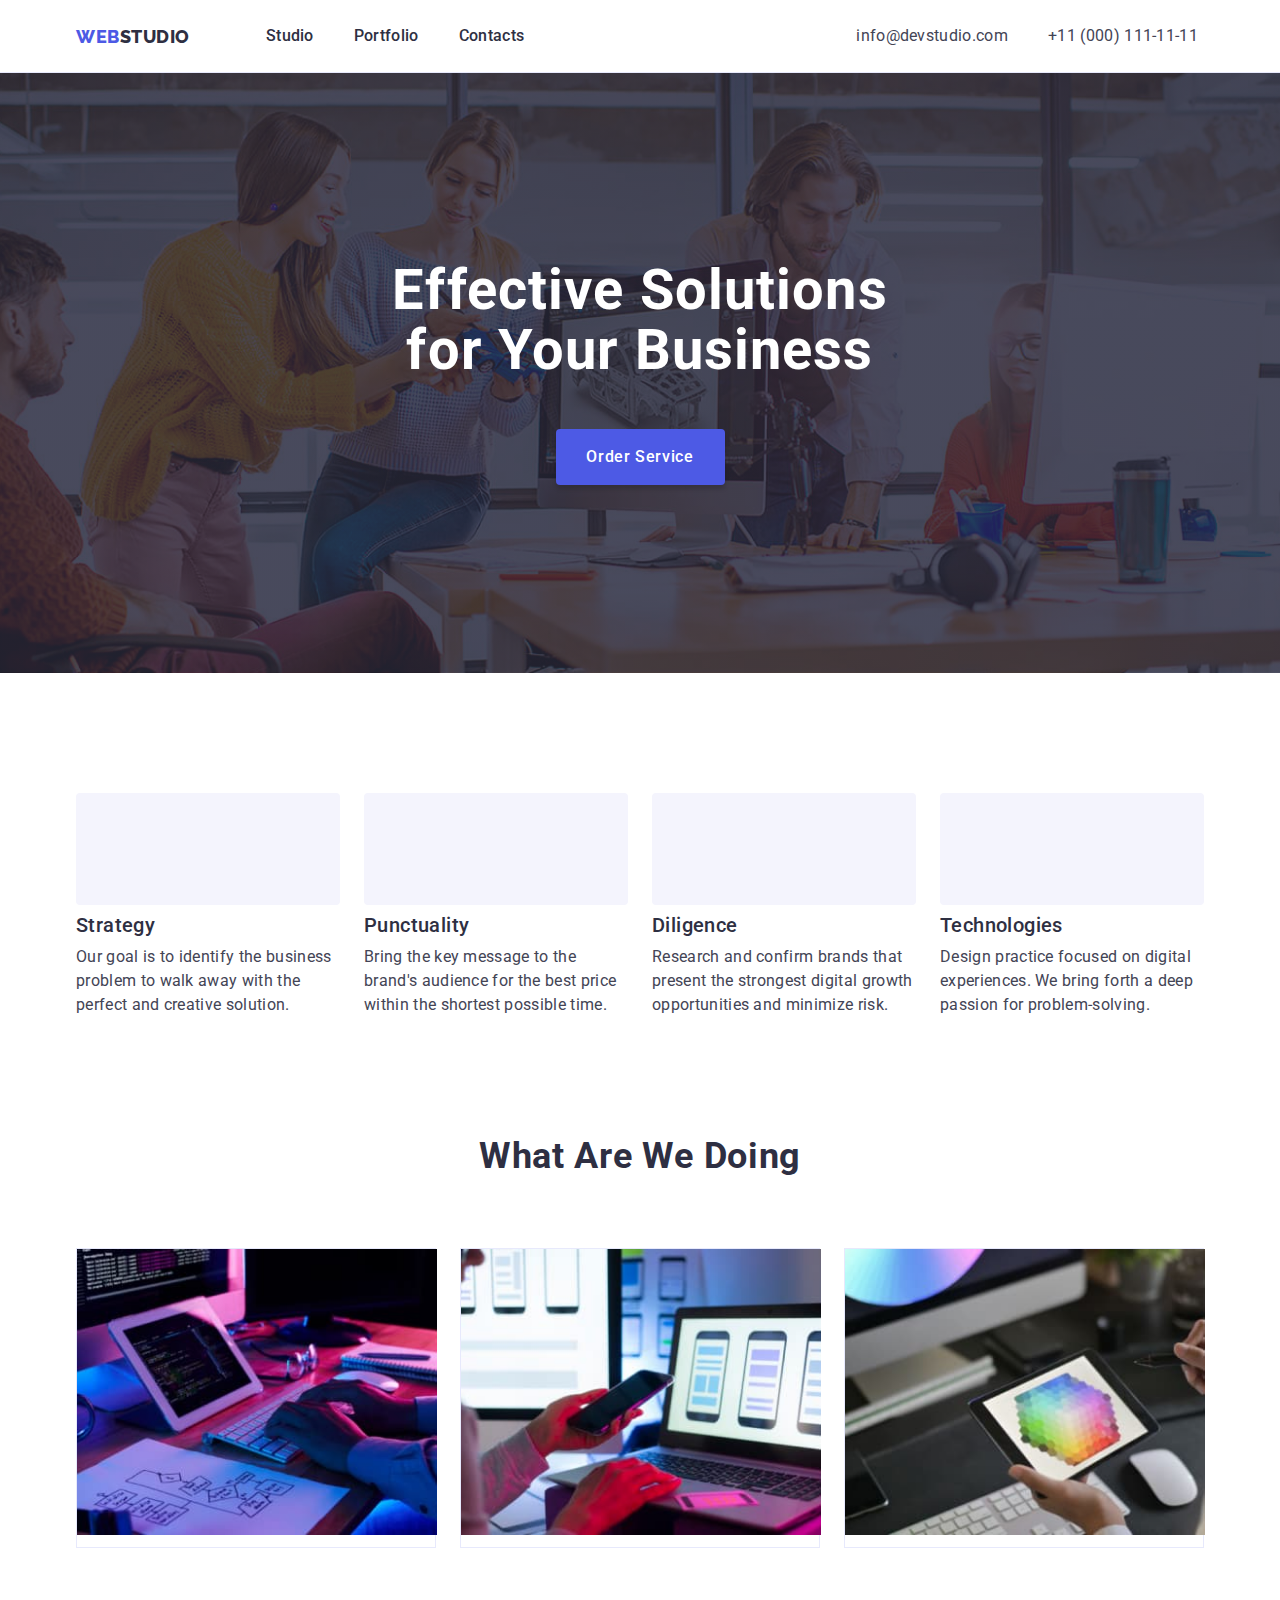
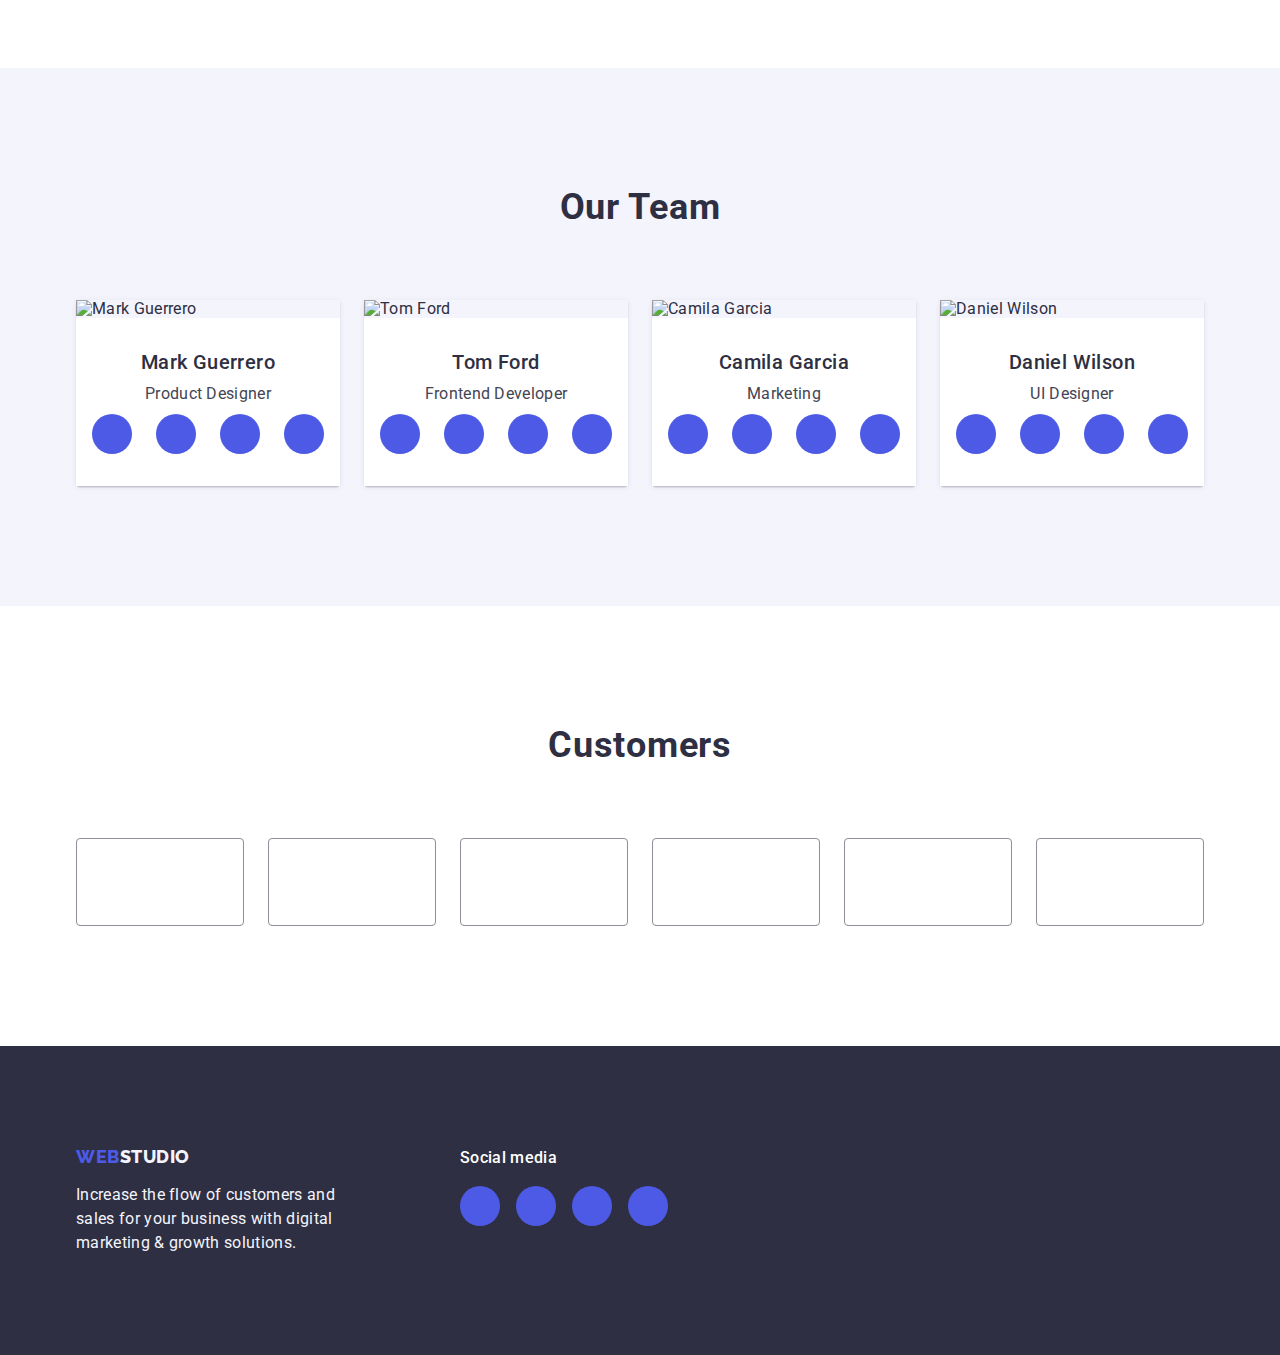
==== commit c997cf11: "Add files via upload" ====
--- a/index.html
+++ b/index.html
@@ -1,413 +1,501 @@
-<!DOCTYPE html>
-<html lang="ru">
-  <head>
-    <meta charset="UTF-8" />
-    <meta http-equiv="X-UA-Compatible" content="IE=edge" />
-    <meta name="viewport" content="width=device-width, initial-scale=1.0" />
-    <link rel="preconnect" href="https://fonts.gstatic.com" crossorigin>
-    <link href="https://fonts.googleapis.com/css2?family=Oleo+Script+Swash+Caps&family=Raleway:wght@700&family=Roboto:wght@400;500;700&display=swap" rel="stylesheet">     
-    <link rel="stylesheet" type="text/css" href="./css/styles.css">
-    <link rel="stylesheet" type="text/css" href="./css/modern-normalize.css">
-    <title>webstudio</title>
-   </head>
-  <body>
-    <header>
-      <div class="container container-nav">
-      <nav class="nav"> 
-        <a href="index.html" class="logo"><span>Web</span>Studio</a>
-        <ul class="nav-ul">
-          <li>
-            <a href="index.html" class="menu current">Студия</a>
-          </li>
-          <li>
-            <a href="portfolio.html" class="menu">Портфолио </a>
-          </li>
-          <li>
-            <a href="" class="menu">Контакты</a>
-          </li>
-        </ul>
-      </nav>
-      <ul class="contacts">
-       
-        <li>
-          <a href="mailto:info@devstudio.com" class="contacts-link">
-            <svg class="contacts-pic" width="16px" height="12px">
-              <use href="./images/symbol-defs.svg#icon-envelope"></use>
-            </svg>
-            info@devstudio.com
-          </a>
-          </li>
-          <li>
-            <a href="tel:+380961111111" class="contacts-link">
-              <svg class="contacts-pic" width="10px" height="16px">
-              <use href="./images/symbol-defs.svg#icon-smartphone"></use>
-              </svg>
-              +38 096 111 11 11
-            </a>
-          </li>
-      </ul>
-    </div>
-    </header>
-    <main>
-      <section class="hero">
-        <div class="container container-hero" >
-        <h1 class="hero-title">Эффективные решения для вашего бизнеса</h1>
-        <button type="button" class="hero-button" data-modal-open>Заказать услугу</button>
-      </div>
-      </section>
-      <section class="section">
-        <div class="container articles-container">
-        <h2 class="visually-hidden" aria-hidden="true" tabindex="-1"> Принципы нашей работы</h2>
-        <ul class="articles">
-          <li>
-            <div class="articles-container-pic">
-              <svg class="articles-pic" width="65px" height="70px">
-                <use href="./images/symbol-defs.svg#icon-antenna-1"></use>
-              </svg>
-            </div>
-            <h3 class="articles-title">ВНИМАНИЕ К ДЕТАЛЯМ</h3>
-            <p class="article">
-              Идейные соображения, а также начало повседневной работы по
-              формированию позиции.
-            </p>
-          </li>
-          <li>
-            <div class="articles-container-pic">
-              <svg class="articles-pic" width="67px" height="70px">
-                <use href="./images/symbol-defs.svg#icon-clock-1"></use>
-              </svg>
-            </div>
-            <h3 class="articles-title">ПУНКТУАЛЬНОСТЬ</h3>
-            <p class="article">
-              Задача организации, в особенности же рамки и место обучения кадров
-              влечет за собой.
-            </p>
-          </li>
-          <li>
-            <div class="articles-container-pic">
-            <svg class="articles-pic" width="70px" height="54px">
-              <use href="./images/symbol-defs.svg#icon-diagram-1"></use>
-            </svg>
-          </div>
-            <h3 class="articles-title">ПЛАНИРОВАНИЕ</h3>
-            <p class="article">
-              Равным образом консультация с широким активом в значительной
-              стапени обуславливает.
-            </p>
-          </li>
-          <li>
-            <div class="articles-container-pic">
-            <svg class="articles-pic" width="55px" height="61px">
-              <use href="./images/symbol-defs.svg#icon-astronaut-1"></use>
-            </svg>
-            </div>
-            <h3 class="articles-title">СОВРЕМЕННЫЕ ТЕХНОЛОГИИ</h3>
-            <p class="article">
-              Значимость этих проблем настолько очевидна, что реализация
-              плановых заданий.
-            </p>
-          </li>
-        </ul>
-      </div>
-      </section>
-      <section class="activity">
-        <div class="container container-activity">
-        <h2 class="activity-title">Чем мы занимаемся</h2>
-        <ul class="activity-images">
-          <li>
-            <img width="370" src="images/img1.jpg" class="activity-pic" alt="picture1" />
-            <div class="act-capt-container">
-              <h3 class="activity-caption">десктопные приложения</h3>
-            </div>
-          </li>
-          <li>
-            <img width="370" src="images/img2.jpg" class="activity-pic" alt="picture2" />
-            <div class="act-capt-container">
-              <h3 class="activity-caption">мобильные приложения</h3>
-            </div>
-          </li>
-          <li>
-            <img width="370" src="images/img3.jpg" class="activity-pic" alt="picture3" />
-            <div class="act-capt-container">
-              <h3 class="activity-caption">дизайнерские решения</h3>
-            </div>
-          </li>
-        </ul>
-      </div>
-      </section>
-
-      <section class="command section">
-        <div class="container">
-        <h2 class="command-title">Наша команда</h2>
-        <ul class="command-list">
-          <li class="command-li">
-            <img width="270" src="images/igor.jpg" class="command-foto" alt="Игорь Демьяненко" />
-            <div class="figure-caption">
-              <h3 class="command-name">Игорь Демьяненко</h3>
-              <p class="command-position">Product Designer</p>
-              <ul class="socials">
-                <li class="socials-li">
-                <a href="" class="socials-button">
-                  <svg  class="socials-pic" width="20px" height="20px">
-                    <use href="./images/symbol-defs.svg#icon-instagram-1"></use>
-                  </svg>
-                </a>
-              </li>
-              <li class="socials-li">
-                <a href="" class="socials-button">
-                  <svg class="socials-pic" width="20px" height="20px">
-                    <use href="./images/symbol-defs.svg#icon-twitter-1"></use>
-                  </svg>
-                </a>
-              </li>
-                <li class="socials-li">
-                  <a href="" class="socials-button">
-                    <svg class="socials-pic" width="20px" height="20px">
-                      <use href="./images/symbol-defs.svg#icon-facebook-1"></use>
-                    </svg>
-                  </a>
-                </li>
-                <li class="socials-li">
-                  <a href="" class="socials-button">
-                    <svg class="socials-pic" width="20px" height="20px">
-                      <use href="./images/symbol-defs.svg#icon-linkedin-1"></use>
-                    </svg>
-                  </a>
-                </li>
-              </ul>
-            </div>
-          </li>
-          <li class="command-li">
-            <img width="270" src="images/olga.jpg" class="command-foto" alt="Ольга Репина" />
-            <div class="figure-caption">
-              <h3 class="command-name">Ольга Репина</h3>
-              <p class="command-position">Frontend Developer</p>
-              <ul class="socials">
-                <li class="socials-li">
-                <a href="" class="socials-button">
-                  <svg  class="socials-pic" width="20px" height="20px">
-                    <use href="./images/symbol-defs.svg#icon-instagram-1"></use>
-                  </svg>
-                </a>
-              </li>
-              <li class="socials-li">
-                <a href="" class="socials-button">
-                  <svg class="socials-pic" width="20px" height="20px">
-                    <use href="./images/symbol-defs.svg#icon-twitter-1"></use>
-                  </svg>
-                </a>
-              </li>
-                <li class="socials-li">
-                  <a href="" class="socials-button">
-                    <svg class="socials-pic" width="20px" height="20px">
-                      <use href="./images/symbol-defs.svg#icon-facebook-1"></use>
-                    </svg>
-                  </a>
-                </li>
-                <li class="socials-li">
-                  <a href="" class="socials-button">
-                    <svg class="socials-pic" width="20px" height="20px">
-                      <use href="./images/symbol-defs.svg#icon-linkedin-1"></use>
-                    </svg>
-                  </a>
-                </li>
-              </ul>
-          </div>
-          </li>
-          <li class="command-li">
-            <img width="270" src="images/nik.jpg" class="command-foto" alt="Николай Тарасов" />
-            <div class="figure-caption">
-              <h3 class="command-name">Николай Тарасов</h3>
-              <p class="command-position">Marketing</p>
-              <ul class="socials">
-                <li class="socials-li">
-                <a href="" class="socials-button">
-                  <svg  class="socials-pic" width="20px" height="20px">
-                    <use href="./images/symbol-defs.svg#icon-instagram-1"></use>
-                  </svg>
-                </a>
-              </li>
-              <li class="socials-li">
-                <a href="" class="socials-button">
-                  <svg class="socials-pic" width="20px" height="20px">
-                    <use href="./images/symbol-defs.svg#icon-twitter-1"></use>
-                  </svg>
-                </a>
-              </li>
-                <li class="socials-li">
-                  <a href="" class="socials-button">
-                    <svg class="socials-pic" width="20px" height="20px">
-                      <use href="./images/symbol-defs.svg#icon-facebook-1"></use>
-                    </svg>
-                  </a>
-                </li>
-                <li class="socials-li">
-                  <a href="" class="socials-button">
-                    <svg class="socials-pic" width="20px" height="20px">
-                      <use href="./images/symbol-defs.svg#icon-linkedin-1"></use>
-                    </svg>
-                  </a>
-                </li>
-              </ul>
-            </div>  
-          </li>
-          <li class="command-li">
-            <img width="270" src="images/michael.jpg" class="command-foto" alt="Михаил Ермаков" />
-            <div class="figure-caption">
-              <h3 class="command-name">Михаил Ермаков</h3>
-              <p class="command-position">UI Designer</p>
-              <ul class="socials">
-                <li class="socials-li">
-                <a href="" class="socials-button">
-                  <svg  class="socials-pic" width="20px" height="20px">
-                    <use href="./images/symbol-defs.svg#icon-instagram-1"></use>
-                  </svg>
-                </a>
-              </li>
-              <li class="socials-li">
-                <a href="" class="socials-button">
-                  <svg class="socials-pic" width="20px" height="20px">
-                    <use href="./images/symbol-defs.svg#icon-twitter-1"></use>
-                  </svg>
-                </a>
-              </li>
-                <li class="socials-li">
-                  <a href="" class="socials-button">
-                    <svg class="socials-pic" width="20px" height="20px">
-                      <use href="./images/symbol-defs.svg#icon-facebook-1"></use>
-                    </svg>
-                  </a>
-                </li>
-                <li class="socials-li">
-                  <a href="" class="socials-button">
-                    <svg class="socials-pic" width="20px" height="20px">
-                      <use href="./images/symbol-defs.svg#icon-linkedin-1"></use>
-                    </svg>
-                  </a>
-                </li>
-              </ul>
-            </div>  
-          </li>
-        </ul>
-      </div>
-      </section>
-
-
-      <section class="clients">
-        <div class="container">
-        <h2 class="clients-title">Постоянные клиенты</h2>
-        <ul class="clients-list">
-          <li>
-            <a class="client-link" href="">
-            <svg class="client-pic" width="170px" height="92px">
-              <use href="./images/symbol-defs.svg#icon-client1"></use>
-            </svg>
-          </a>
-          </li>
-          <li>
-            <a class="client-link" href="">
-            <svg class="client-pic" width="170px" height="92px">
-              <use href="./images/symbol-defs.svg#icon-client2"></use>
-            </svg>
-            </a>
-          </li>
-          <li>
-            <a class="client-link" href="">
-            <svg class="client-pic" width="170px" height="92px">
-              <use href="./images/symbol-defs.svg#icon-client3"></use>
-            </svg>
-            </a>
-          </li>
-          <li>
-            <a class="client-link" href="">
-            <svg class="client-pic" width="170px" height="92px">
-              <use href="./images/symbol-defs.svg#icon-client4"></use>
-            </svg>
-            </a>
-          </li>
-          <li>
-            <a class="client-link" href="">
-            <svg class="client-pic" width="170px" height="92px">
-              <use href="./images/symbol-defs.svg#icon-client5"></use>
-            </svg>
-          </a>
-          </li>
-          <li>
-            <a class="client-link" href="">
-            <svg class="client-pic" width="170px" height="92px">
-              <use href="./images/symbol-defs.svg#icon-client6"></use>
-            </svg>
-            </a>
-          </li>
-        </ul>
-      </div>
-      </section>
-    </main>
-    <footer class="footer">
-      <div class="container container-footer">
-      <div>
-        <a href="index.html" class="footer-logo"><span>Web</span>Studio</a>
-      <address>
-        <ul class="footer-contacts-list">
-          <li >
-             <a class="adres" href="https://goo.gl/maps/Wr4ZdYeeZxtzAYWL7" target="_blank"
-              >г. Киев, прт Леси Украини, 25</a
-            >
-          </li>
-          <li>
-            <a class="footer-contacts" href="mailto:info@example.com">info@example.com</a>
-          </li>
-          <li>
-            <a class="footer-contacts" href="tel:+380991111111">+38 099 111 11 11</a>
-          </li>
-        </ul>
-      </address>
-    </div>
-    <div class="socials-part">
-      <h3 class="footer-join">ПРИСОЕДИНЯЙТЕСЬ</h3>
-      <ul class="footer-socials">
-        <li class="footer-socials-li">
-        <a href="" class="footer-socials-button">
-          <svg  class="footer-socials-pic" width="20px" height="20px">
-            <use href="./images/symbol-defs.svg#icon-instagram-1"></use>
-          </svg>
-        </a>
-      </li>
-      <li class="footer-socials-li">
-        <a href="" class="footer-socials-button">
-          <svg class="socials-pic" width="20px" height="20px">
-            <use href="./images/symbol-defs.svg#icon-twitter-1"></use>
-          </svg>
-        </a>
-      </li>
-        <li class="footer-socials-li">
-          <a href="" class="footer-socials-button">
-            <svg class="footer-socials-pic" width="20px" height="20px">
-              <use href="./images/symbol-defs.svg#icon-facebook-1"></use>
-            </svg>
-          </a>
-        </li>
-        <li class="footer-socials-li">
-          <a href="" class="footer-socials-button">
-            <svg class="footer-socials-pic" width="20px" height="20px">
-              <use href="./images/symbol-defs.svg#icon-linkedin-1"></use>
-            </svg>
-          </a>
-        </li>
-      </ul>
-    </div>
-    </div>
-    </footer>
-
-
-
-    <div class="backdrop is-hidden" data-modal>
-      <div class="modal">
-        <button type="button" class="modal-close" data-modal-close>
-          <img width="11px" height="11px" src="./images/close-modal.svg" class="close-pic" alt="close" />       
-        </button>
-      </div>
-    </div>
-    <script src="./js/modal.js"></script>
-  </body>
-</html>
+<!DOCTYPE html>
+<html lang="en">
+  <head>
+    <meta charset="UTF-8" />
+    <meta http-equiv="X-UA-Compatible" content="IE=edge" />
+    <meta name="viewport" content="width=device-width, initial-scale=1.0" />
+    <link rel="preconnect" href="https://fonts.gstatic.com" crossorigin>
+    <link href="https://fonts.googleapis.com/css2?family=Raleway:wght@800&family=Roboto:wght@400;500;700&display=swap" rel="stylesheet"><link rel="stylesheet" type="text/css" href="./css/modern-normalize.min.css">
+    <link rel="stylesheet" type="text/css" href="./css/styles.css">
+    
+    <title>webstudio</title>
+   </head>
+  <body>
+    <header class="header">
+      <div class="container container-nav">
+      <nav class="nav"> 
+        <a href="index.html" class="logo"><span>Web</span>Studio</a>
+        
+        <ul class="nav-ul">
+          <li>
+            <a href="index.html" class="menu current">Studio</a>
+          </li>
+          <li>
+            <a href="portfolio.html" class="menu">Portfolio </a>
+          </li>
+          <li>
+            <a href="" class="menu">Contacts</a>
+          </li>
+        </ul>
+      </nav>
+      <address>
+      <ul class="contacts">
+       
+        <li>
+          <a href="mailto:info@devstudio.com" class="contacts-link">
+            <!-- <svg class="contacts-pic" width="16px" height="12px">
+              <use href="./images/icons.svg#icon-envelope"></use>
+            </svg> -->
+            info@devstudio.com
+          </a>
+          </li>
+          <li>
+            <a href="tel:+380961111111" class="contacts-link">
+              <!-- <svg class="contacts-pic" width="10px" height="16px">
+              <use href="./images/icons.svg#icon-smartphone"></use>
+              </svg> -->
+              +11 (000) 111-11-11
+            </a>
+          </li>
+      </ul>
+    </address>
+    </div>
+    </header>
+    <main>
+       <section class="hero">
+         <div class="container" > 
+        <h1 class="hero-title">Effective Solutions for Your Business</h1>
+        <button type="button" class="hero-button" data-modal-open>Order Service</button>
+      </div>
+      </section> 
+      
+      <section class="section">
+        <div class="container articles-container">
+        <h2 class="visually-hidden" aria-hidden="true" tabindex="-1"> Принципы нашей работы</h2>
+        <ul class="articles">
+          <li class="articles-li">
+            <div class="articles-container-pic">
+              <svg class="articles-pic" width="64" height="64">
+                <use href="./images/icons.svg#icon-antenna-1"></use>
+              </svg>
+            </div>
+            <h3 class="articles-title">Strategy</h3>
+            <p class="article">
+              Our goal is to identify the business
+              problem to walk away with the perfect and creative solution. 
+            </p>
+          </li>
+          <li class="articles-li">
+            <div class="articles-container-pic">
+              <svg class="articles-pic" width="64" height="64">
+                <use href="./images/icons.svg#icon-clock-1"></use>
+              </svg>
+            </div>
+            <h3 class="articles-title">Punctuality</h3>
+            <p class="article">
+              Bring the key message to the brand's audience for the best price within the shortest possible time.
+            </p>
+          </li>
+          <li class="articles-li">
+            <div class="articles-container-pic">
+            <svg class="articles-pic" width="64" height="64">
+              <use href="./images/icons.svg#icon-diagram-1"></use>
+            </svg>
+          </div>
+            <h3 class="articles-title">Diligence</h3>
+            <p class="article">
+              Research and confirm brands that present the strongest digital growth opportunities and minimize risk.
+            </p>
+          </li>
+          <li class="articles-li">
+            <div class="articles-container-pic">
+            <svg class="articles-pic" width="64" height="64">
+              <use href="./images/icons.svg#icon-astronaut-1"></use>
+            </svg>
+            </div>
+            <h3 class="articles-title">Technologies</h3>
+            <p class="article">
+              Design practice focused on digital experiences. We bring forth a deep passion for problem-solving.
+            </p>
+          </li>
+        </ul>
+      </div>
+      </section>
+
+       <section class="section actitity">
+        <div class="container container-activity">
+        <h2 class="activity-title">What are we doing</h2>
+        <ul class="activity-images">
+          <li class="activity-li">
+            <img width="360" src="images/img1.jpg" class="activity-pic" alt="picture1" />
+            
+          </li>
+          <li class="activity-li">
+            <img width="360" src="images/img2.jpg" class="activity-pic" alt="picture2" />
+            
+          </li>
+          <li class="activity-li">
+            <img width="360" src="images/img3.jpg" class="activity-pic" alt="picture3" />
+            
+          </li>
+        </ul>
+      </div>
+      </section> 
+      
+
+      <section class="command section">
+        <div class="container">
+        <h2 class="command-title">Our Team</h2>
+        <ul class="command-list">
+          <li class="command-li">
+            <img width="264" 
+            src="images/foto1.jpg"
+            class="command-foto" alt="Mark Guerrero" />
+            <div class="figure-caption">
+              <h3 class="command-name">Mark Guerrero</h3>
+              <p class="command-position">Product Designer</p>
+              <ul class="socials">
+                <li class="socials-li">
+                <a href="" class="socials-button">
+                  <svg  class="socials-pic" width="16" height="16">
+                    <use href="./images/icons.svg#icon-instagram-1"></use>
+                  </svg>
+                </a>
+              </li>
+              <li class="socials-li">
+                <a href="" class="socials-button">
+                  <svg class="socials-pic" width="16" height="16">
+                    <use href="./images/icons.svg#icon-twitter-1"></use>
+                  </svg>
+                </a>
+              </li>
+                <li class="socials-li">
+                  <a href="" class="socials-button">
+                    <svg class="socials-pic" width="16" height="16">
+                      <use href="./images/icons.svg#icon-facebook-1"></use>
+                    </svg>
+                  </a>
+                </li>
+                <li class="socials-li">
+                  <a href="" class="socials-button">
+                    <svg class="socials-pic" width="16" height="16">
+                      <use href="./images/icons.svg#icon-linkedin-1"></use>
+                    </svg>
+                  </a>
+                </li>
+              </ul>
+            </div>
+          </li> 
+          <li class="command-li">
+            <img width="264" src="images/foto2.jpg" class="command-foto" alt="Tom Ford" />
+            <div class="figure-caption">
+              <h3 class="command-name">Tom Ford</h3>
+              <p class="command-position">Frontend Developer</p>
+              <ul class="socials">
+                <li class="socials-li">
+                <a href="" class="socials-button">
+                  <svg  class="socials-pic" width="16" height="16">
+                    <use href="./images/icons.svg#icon-instagram-1"></use>
+                  </svg>
+                </a>
+              </li>
+              <li class="socials-li">
+                <a href="" class="socials-button">
+                  <svg class="socials-pic" width="16" height="16">
+                    <use href="./images/icons.svg#icon-twitter-1"></use>
+                  </svg>
+                </a>
+              </li>
+              <li class="socials-li">
+                  <a href="" class="socials-button">
+                    <svg class="socials-pic" width="16" height="16">
+                      <use href="./images/icons.svg#icon-facebook-1"></use>
+                    </svg>
+                  </a>
+                </li>
+                <li class="socials-li">
+                  <a href="" class="socials-button">
+                    <svg class="socials-pic" width="16" height="16">
+                      <use href="./images/icons.svg#icon-linkedin-1"></use>
+                    </svg>
+                </a>
+                </li>
+              </ul>
+          </div>
+          </li> 
+          <li class="command-li">
+            <img width="264" src="images/foto3.jpg" class="command-foto" alt="Camila Garcia" />
+            <div class="figure-caption">
+              <h3 class="command-name">Camila Garcia</h3>
+              <p class="command-position">Marketing</p>
+              <ul class="socials">
+                <li class="socials-li">
+                <a href="" class="socials-button">
+                  <svg  class="socials-pic" width="16" height="16">
+                    <use href="./images/icons.svg#icon-instagram-1"></use>
+                  </svg>
+                </a>
+              </li>
+              <li class="socials-li">
+                <a href="" class="socials-button">
+                  <svg class="socials-pic" width="16" height="16">
+                    <use href="./images/icons.svg#icon-twitter-1"></use>
+                  </svg>
+                </a>
+              </li>
+                <li class="socials-li">
+                  <a href="" class="socials-button">
+                    <svg class="socials-pic" width="16" height="16">
+                      <use href="./images/icons.svg#icon-facebook-1"></use>
+                    </svg>
+                  </a>
+                </li>
+                <li class="socials-li">
+                  <a href="" class="socials-button">
+                    <svg class="socials-pic" width="16" height="16">
+                      <use href="./images/icons.svg#icon-linkedin-1"></use>
+                    </svg>
+                  </a>
+                </li>
+              </ul>
+            </div>  
+          </li> 
+          <li class="command-li">
+            <img width="264" src="images/foto4.jpg" class="command-foto" alt="Daniel Wilson" />
+            <div class="figure-caption">
+              <h3 class="command-name">Daniel Wilson</h3>
+              <p class="command-position">UI Designer</p>
+              <ul class="socials">
+                <li class="socials-li">
+                <a href="" class="socials-button">
+                  <svg  class="socials-pic" width="16" height="16">
+                    <use href="./images/icons.svg#icon-instagram-1"></use>
+                  </svg>
+                </a>
+              </li>
+              <li class="socials-li">
+                <a href="" class="socials-button">
+                  <svg class="socials-pic" width="16" height="16">
+                    <use href="./images/icons.svg#icon-twitter-1"></use>
+                  </svg>
+                </a>
+              </li>
+                <li class="socials-li">
+                  <a href="" class="socials-button">
+                    <svg class="socials-pic" width="16" height="16">
+                      <use href="./images/icons.svg#icon-facebook-1"></use>
+                    </svg>
+                  </a>
+                </li>
+                <li class="socials-li">
+                  <a href="" class="socials-button">
+                    <svg class="socials-pic" width="16" height="16">
+                      <use href="./images/icons.svg#icon-linkedin-1"></use>
+                    </svg>
+                  </a>
+                </li>
+              </ul>
+            </div>  
+          </li>
+        </ul>
+      </div>
+      </section>
+
+
+       <section class="section">
+        <div class="container">
+        <h2 class="clients-title">Customers</h2>
+        <ul class="clients-list">
+          <li class="client">
+            <a class="client-link" href="">
+            <svg class="client-pic" width="104" height="56">
+              <use href="./images/icons.svg#icon-client1"></use>
+            </svg>
+          </a>
+          </li>
+          <li class="client">
+            <a class="client-link" href="">
+            <svg class="client-pic" width="104" height="56">
+              <use href="./images/icons.svg#icon-client2"></use>
+            </svg>
+            </a>
+          </li>
+          <li class="client">
+            <a class="client-link" href="">
+            <svg class="client-pic" width="104" height="56">
+              <use href="./images/icons.svg#icon-client3"></use>
+            </svg>
+            </a>
+          </li>
+          <li class="client">
+            <a class="client-link" href="">
+            <svg class="client-pic" width="104" height="56">
+              <use href="./images/icons.svg#icon-client4"></use>
+            </svg>
+            </a>
+          </li>
+          <li class="client">
+            <a class="client-link" href="">
+            <svg class="client-pic" width="104" height="56">
+              <use href="./images/icons.svg#icon-client5"></use>
+            </svg>
+          </a>
+          </li>
+          <li class="client">
+            <a class="client-link" href="">
+            <svg class="client-pic" width="104" height="56">
+              <use href="./images/icons.svg#icon-client6"></use>
+            </svg>
+            </a>
+          </li>
+        </ul>
+      </div>
+      </section>
+    </main>
+
+
+    <footer class="footer">
+      <div class="container footer-container">
+      <div class="first-part">
+        <a href="index.html" class="footer-logo"><span>Web</span>Studio</a>
+        <p class="advert">
+          Increase the flow of customers and sales for your business with digital marketing & growth solutions.
+        </p>
+      </div>
+     <div class="socials-part">
+      <p class="footer-join">Social media</p>
+      <ul class="footer-socials">
+        <li class="footer-socials-li">
+        <a href="" class="footer-socials-button">
+          <svg  class="footer-socials-pic" width="24" height="24">
+            <use href="./images/icons.svg#icon-instagram-1"></use>
+          </svg>
+        </a>
+      </li>
+      <li class="footer-socials-li">
+        <a href="" class="footer-socials-button">
+          <svg class="footer-socials-pic" width="24" height="24">
+            <use href="./images/icons.svg#icon-twitter-1"></use>
+          </svg>
+        </a>
+      </li>
+        <li class="footer-socials-li">
+          <a href="" class="footer-socials-button">
+            <svg class="footer-socials-pic" width="24" height="24">
+              <use href="./images/icons.svg#icon-facebook-1"></use>
+            </svg>
+          </a>
+        </li>
+        <li class="footer-socials-li">
+          <a href="" class="footer-socials-button">
+            <svg class="footer-socials-pic" width="24" height="24">
+              <use href="./images/icons.svg#icon-linkedin-1"></use>
+            </svg>
+          </a>
+        </li>
+      </ul>
+    </div>
+    <!--<div class="footer-subscribe">
+      <p class="footer-join">Subscribe</p>
+      <form>
+        <input 
+        type="email" 
+        name="footer-mail" 
+        id="footer-mail"
+        class="footer-mail"
+        placeholder="E-mail"/>
+        
+        <button class="footer-button">Subscribe
+          <svg class="button-pic" width="24" height="24">
+            <use href="./images/icons.svg#icon-send"></use>
+          </svg>
+         </button>
+        
+        
+        </form>
+   
+    </div> -->
+    </div>
+    </footer> 
+
+
+
+    <div class="backdrop is-hidden" data-modal>
+      <div class="modal">
+        <button type="button" class="modal-close" data-modal-close>
+          <svg class="close-pic" width="18" height="18">
+            <use href="./images/icons.svg#icon-close-modal"></use>
+          </svg>
+          
+        </button>
+      <p class="modal-title">Leave your contacts and we will call you back</p>
+        <form name="signup_form" autocomplete="on">
+          <label for="modal-name">
+            Name
+          </label>
+          <div class="input-wrap">
+            <input 
+            type="text" 
+            name="modal-name"
+            id="modal-name" 
+            class="modal-text"/>
+            <svg class="input-icon" width="18" height="18">
+              <use href="./images/icons.svg#icon-person"></use>
+              </svg>
+          </div>
+          
+          <label for="modal-telephon" class="modal-label">
+            Phone
+          </label>
+          <div class="input-wrap">
+            <input 
+            type="tel" 
+            name="modal-telephon" 
+            id="modal-telephon"
+            class="modal-text"/>
+            <svg class="input-icon" width="18" height="18">
+              <use href="./images/icons.svg#icon-phone"></use>
+              </svg>
+          </div>
+          
+            <label for="modal-mail" class="modal-label">
+              Email
+            </label>
+            <div class="input-wrap">
+              <input 
+              type="email" 
+              name="modal-mail" 
+              id="modal-mail"
+              class="modal-text"/>
+              <svg class="input-icon" width="18" height="18">
+                <use href="./images/icons.svg#icon-email"></use>
+                </svg>
+            </div>
+
+            <label for="modal-comment" class="modal-label">
+              Comment 
+            </label>
+            <div>
+              <textarea 
+              name="modal-comment"  
+              id="modal-comment" 
+              class="modal-comment" 
+              placeholder="Text input"></textarea>
+            </div>
+            <div class="div-subs">  
+              <input 
+              type="checkbox" 
+              name="subscribe" 
+              id="subscribe" 
+              class="subscribe-check visually-hidden"/>
+              <label for="subscribe" class="modal-sub-lab">
+                <span>
+                  <svg class="svg-check" width="16px" height="15px">
+                    <use href="./images/icons.svg#icon-check"></use>
+                    </svg>
+                </span>
+                I accept the terms and conditions of the  &nbsp;<a href=""> Privacy Policy</a> 
+              </label>
+            </div>
+              <button class="modal-button">Send</button>
+
+            
+
+        </form>
+
+      </div>
+    </div>
+    <script src="./js/modal.js"></script>
+    <script src="./js/menu.js"></script>
+  </body>
+</html>
--- a/css/styles.css
+++ b/css/styles.css
@@ -1,710 +1,568 @@
-
-:root{
---text-color:#000000;
---nav-hover:#2196F3;
---contacts-link-color:#757575;
---footer-color:#ffffff;
---bg-color:#FFFFFF;
---font-color:#212121;
---hero-font-color:#FFFFFF;
---command-position-font-color:#757575;
---footer-bgcolor:#2F303A;
---button-fontcolor:#FFFFFF;
---works-type-color:#757575;
---hero-bgcolor:#2F303A;
---article-color:#757575;
-} 
-body{
-    font-family: Roboto, sans-serif;
-    color:var(--font-color);
-    font-size: 14px;
-    letter-spacing: 0.03em;
-    background-color: var(--bg-color);
+ul {
+  margin: 0;
+  list-style-type: none;
+  padding: 0;
+}
+p {
+  margin: 0;
+}
+a {
+  text-decoration: none;
+}
+.is-hidden {
+  display: none;
+}
+img {
+  display: block;
+}
+
+.container {
+  max-width: 1158px;
+  margin: 0 auto;
+  padding-left: 15px;
+  padding-right: 15px;
+}
+.section {
+  padding-bottom: 120px;
+  padding-top: 120px;
+}
+body {
+  margin: 0;
+  background-color: #ffffff;
+  font-family: Roboto, sans-serif;
+  color: #2e2f42;
+  letter-spacing: 0.02em;
 }
 .visually-hidden {
-    position: absolute;
-    white-space: nowrap;
-    width: 1px;
-    height: 1px;
-    overflow: hidden;
-    border: 0;
-    padding: 0;
-    clip: rect(0 0 0 0);
-    clip-path: inset(50%);
-    margin: -1px;
-  }
- p,h1,h2,h3,h4,h5,h6{
-     margin:0px
- } 
- ul{
-     margin:0px;
-     padding: 0;
-     list-style: none;
- }
- button{
-     cursor: pointer;
- }
-  header{
-     /* height: 80px;
-      /*padding-top: 24px;
-      padding-bottom: 25px;*/
-      border-bottom: 1px solid #ECECEC;
-  }
-  .container{
-    width:1200px;
-    padding-left: 15px;
-    padding-right: 15px;
-    margin: 0 auto;
- }
- .section{
-     padding-top: 94px;
-     padding-bottom: 94px;
- }
-  .container-nav{
-    display: flex;
-   
-  }
-
-/*---------------------  Секция навигации-------------        */
-.nav{
-    display:flex;
-    align-items: center;
-} 
-.logo{
-    font-family: Raleway;
-    font-size: 26px;
-    font-style: normal;
-    font-weight: 700;
-    line-height: calc(31 / 26);
-    text-decoration: none;
-    color: var(--font-color);
-    padding-top: 24px;
-    padding-bottom: 25px;
-}
-.logo > span{
-    color: var(--nav-hover);
-}
-
-.nav-ul{
-    list-style: none;
-    margin-left: 40px;
-    display: flex;
-    align-items: center; 
-}
-
-.menu{
-    text-decoration: none;
-    font-style: normal;
-    font-size: 14px;
-    font-weight: 500;
-    line-height: 1.14;
-    letter-spacing: 0.02em;
-    color: var(--menu-color);
-    margin-left: 50px;
-    padding-top: 32px;
-    padding-bottom: 32px;
-    display: block;
-    position: relative;
-    transition: color 250ms linear;
-}
-.current::after{
-    content:'';
-    width: 100%;
-    height: 4px;
-    border-radius: 2px;
-    background: #2196F3;
-    position: absolute;
-    left: 0;
-    bottom: -1px;
-}
-
-.adres:hover,
-.adres:focus,
-.footer-contacts:hover,
-.footer-contacts:focus,
-.contacts-link:hover,
-.contacts-link:focus,
+  position: absolute;
+  white-space: nowrap;
+  width: 1px;
+  height: 1px;
+  overflow: hidden;
+  border: 0;
+  padding: 0;
+  clip: rect(0 0 0 0);
+  clip-path: inset(50%);
+  margin: -1px;
+}
+/* ************************************************** */
+.header {
+  border-bottom: 1px solid #e7e9fc;
+  box-shadow: 0px 2px 1px rgba(46, 47, 66, 0.08),
+               0px 1px 1px rgba(46, 47, 66, 0.16), 0px 1px 6px rgba(46, 47, 66, 0.08);
+}
+.container-nav {
+  background: #ffffff;
+  display: flex;
+}
+.nav {
+  display: flex;
+  margin-right: 332px;
+  align-items: center;
+}
+.logo {
+  font-family: "Raleway";
+  font-style: normal;
+  font-weight: 800;
+  font-size: 18px;
+  line-height: 21px;
+  /* identical to box height, or 117% */
+  letter-spacing: 0.03em;
+  text-transform: uppercase;
+  color: #2e2f42;
+  margin-right: 76px;
+  padding: 24px 0;
+}
+.logo span {
+  color: #4d5ae5;
+}
+
+.nav-ul {
+  display: flex;
+}
+
+.menu {
+  font-family: "Roboto";
+  font-style: normal;
+  font-weight: 500;
+  font-size: 16px;
+  line-height: 1.5;
+  /* identical to box height, or 150% */
+  letter-spacing: 0.02em;
+  color: #2e2f42;
+  padding-top: 24px;
+  padding-bottom: 24px;
+}
 .menu:hover,
 .menu:focus,
-.contacts-pic:hover, 
-.contacts-pic:focus{
-    color:var(--nav-hover);
-    fill: var(--nav-hover);
-    
-}
-.contacts-link:hover> .contacts-pic, 
-.contacts-link:focus> .contacts-pic{
- fill:var(--nav-hover);
-}
-.contacts{
-    list-style: none;
-    display: flex;
-    margin-left: auto;
-    align-items: center; 
-    
-}
-.contacts-pic{
-    margin-right: 10px;
-    fill: var(--contacts-link-color);
-    align-items: center;
-    transition: fill 250ms linear;
-}
-
-.contacts-link{
-    text-decoration: none;
-    font-size: 14px;
-    font-style: normal;
-    font-weight: 500;
-    line-height: 1.14;
-    letter-spacing: 0.02em;
-    text-align: left;
-    color: var(--contacts-link-color);
-    margin-right: 50px;
-    display: flex;
-    align-items: center;
-    transition: color 250ms linear;
-}
-
-
-/*----------------------  Секция герой   -------   */
-.hero{
-    text-align: center;
-    padding-top: 200px;
-    padding-bottom: 200px;
-    max-width: 1600px;
-    height: 600px;
-    margin: 0 auto;
-    background-repeat: no-repeat;
-    background-size: cover;
-    /* padding-left: 452px; */
-    /* padding-right: 452px; */
-    
-    background-image: linear-gradient(   
-        rgba(47, 48, 58, 0.4),
-        rgba(47, 48, 58, 0.4)
-    ), url(../images/hero-bg.jpg);
-    
-}
-.container-hero{
-   /* ???????????????*/
-   /*background: var(--hero-bgcolor);*/
-max-width: 696px;  
-   padding-left: auto;
-   padding-right: auto;
-}
-.hero-title{
-    font-family: Roboto;
-    font-style: normal;
-    font-weight: 900;
-    font-size: 44px;
-    line-height: 1.36;
-    text-align: center;
-
-    letter-spacing: 0.06em;
-    text-transform: uppercase;
-    color: var(--hero-font-color);
-     width: 696px; 
-    /*margin-left: 237px; 
-    margin-right: 237px;    */   
-}    
-    .hero-button{
-    cursor: pointer;
-    border: none;
-    width: 200px;
-    height: 50px;
-    /* left: 700px; */
-    top: 430px;
-    background: var(--nav-hover);
-    box-shadow: 0px 4px 4px rgba(0, 0, 0, 0.15);
-    border-radius: 4px;
-    font-family: inherit;
-    font-size: 16px;
-    font-style: normal;
-    font-weight: 700;
-    line-height: 1.87;
-    letter-spacing: 0.06em;
-    text-align: center;
-    color: var(--hero-font-color);
-    margin-top: 30px;
- 
-    }
-
-/*-------------------------  Секция статей   -------------------*/
-.articles-container{
-    display: flex;
-   justify-content: center;
-}
-.articles-container-pic{
-    max-width: 270px;
-    min-height: 120px;
-    background: #F5F4FA;
-    border-radius: 4px;
-    display:flex;
-    justify-content: center; 
-    align-items: center;
-    margin-bottom: 30px;
-}
-.articles{
-    display: flex;
-}
-.articles li{
-    max-width: 270px;
-}
-.articles li:not(:last-child){
-    margin-right: 30px;
-}
-.articles-title{
-    font-weight: bold;
-    line-height: 1.14;
-    text-transform: uppercase;
-    
-    margin-bottom: 10px;
-}
-.article{
-    width: 270px;
-    height: 75px;
-    left: 515px;
-    top: 800px;
-    font-weight: normal;
-    line-height: 1.71;
-    color: var(--article-color);
-}
-
-/*===============================   Чем мы занимаемся    =============*/
-.activity{
-    padding-bottom: 94px;
-}
-
-.container-activity{
-   align-items: center;
-}
-.activity-pic{
-    display: block;
-    max-width: 100%;
-    height: auto;
-
-} 
-.activity-images{ 
-    display: flex;
-}
-.activity-images li:not(:last-child){
-    margin-right: 30px;
-}
-.activity-images li{
-    position: relative;
-}
-
-.activity-caption{
-    font-family: Roboto;
-    font-style: normal;
-    font-weight: bold;
-    font-size: 14px;
-    line-height: 16px;
-    text-align: center;
-    letter-spacing: 0.03em;
-    text-transform: uppercase;
-    color: #FFFFFF;
-    padding: 27px 82px;
-    
-}
-.act-capt-container{
-    position: absolute;
-    bottom: 0px;
-    width: 100%;
-    background: rgba(47, 48, 58, 0.8);
-}
-
-/*===============    наша комманда     ===================*/
-.command{
-   background: #F5F4FA;
-}
+.contacts-link:hover,
+.contacts-link:focus {
+  color: #404bbf;
+}
+.nav-ul li:not(:last-child) {
+  margin-right: 40px;
+}
+.contacts {
+  display: flex;
+  gap: 40px;
+}
+.contacts li {
+  padding: 24px 0;
+}
+
+.contacts-link {
+  font-family: "Roboto";
+  font-style: normal;
+  font-weight: 400;
+  font-size: 16px;
+  line-height: 1.5;
+  /* identical to box height, or 150% */
+  letter-spacing: 0.02em;
+  color: #434455;
+  padding: 24px 0;
+}
+
+/* ************************************     HERO    ***********************  */
+.hero {
+  max-width: 1440px;
+  background: #2e2f42;
+  margin: 0 auto;
+  padding-bottom: 188px;
+  padding-top: 188px;
+  /* background-image: url(/images/hero-bg.jpg); */
+  background-image: linear-gradient(
+      rgba(46, 47, 66, 0.7),
+      rgba(46, 47, 66, 0.7)
+    ),
+    url(../images/hero-bg.jpg);
+  background-repeat: no-repeat;
+  background-size: cover;
+   background-position: center;
+}
+
+.hero-title {
+  max-width: 496px;
+  font-family: "Roboto";
+  font-style: normal;
+  font-weight: 700;
+  font-size: 56px;
+  line-height: 1.07;
+  /* or 107% */
+  text-align: center;
+  letter-spacing: 0.02em;
+  color: #ffffff;
+  margin: 0 auto;
+  margin-bottom: 48px;
+}
+.hero-button {
+  display: block;
+  font-family: "Roboto";
+  font-style: normal;
+  font-weight: 500;
+  font-size: 16px;
+  line-height: 1.5;
+  /* identical to box height, or 150% */
+  letter-spacing: 0.04em;
+  color: #ffffff;
+  border: 0;
+  min-width: 169px;
+  height: 56px;
+  background: #4d5ae5;
+  box-shadow: 0px 4px 4px rgba(0, 0, 0, 0.15);
+  border-radius: 4px;
+  text-align: center;
+  margin-left: auto;
+  margin-right: auto;
+  cursor: pointer;
+}
+.hero-button:hover,
+.hero-button:focus{
+  background-color:#404BBF;
+
+}
+
+/* *****************************   ARTICLES   ********************** */
+
+.articles {
+  display: flex;
+}
+
+.articles-li {
+  width: 264px;
+  margin-right: 24px;
+}
+
+.articles-title {
+  font-family: "Roboto";
+  font-style: normal;
+  font-weight: 500;
+  font-size: 20px;
+  line-height: 1.2;
+  /* identical to box height, or 120% */
+  letter-spacing: 0.02em;
+  /* NAVY BLUE */
+  color: #2e2f42;
+  margin-top: 0;
+  margin-bottom: 8px;
+}
+.article {
+  font-family: "Roboto";
+  font-style: normal;
+  font-weight: 400;
+  font-size: 16px;
+  line-height: 1.5;
+  /* or 150% */
+  letter-spacing: 0.02em;
+  color: #434455;
+}
+.articles :last-child {
+  margin-right: 0;
+}
+.articles-container-pic {
+  background-color: #f4f4fd;
+  border-radius: 4px;
+  width: 264px;
+  height: 112px;
+  margin-bottom: 8px;
+  display: flex;
+  align-items: center;
+  justify-content: center;
+}
+
+/* *******************************************    ACTIVITY   **************** */
+
 .activity-title,
 .command-title,
-.clients-title{
-    font-size: 36px;
-    font-style: normal;
-    font-weight: 700;
-    line-height: calc(42 / 36);
-    text-align: center;
-    margin-bottom: 50px;
- }
- .command-list{
-     display: flex;
-   
- }
- .command-li{
-     
-background: #FFFFFF;
-    box-shadow: 
-    0px 1px 3px rgba(0, 0, 0, 0.12), 
-    0px 1px 1px rgba(0, 0, 0, 0.14),
-    0px 2px 1px rgba(0, 0, 0, 0.2);
-    border-radius: 0px 0px 4px 4px;
-    
-    
- }
- .command-list li:not(:last-child){
-    margin-right: 30px;
- }
- .command-foto{
-    display: block;
-    max-width: 100%;
-    height: auto;
- }
- .figure-caption{
-    padding-top: 30px;
- }
-
-.command-name{
-    font-size: 16px;
-    font-weight: 500;
-    line-height: 1.18;
-    text-align: center;
-
-    margin-bottom: 10px;
- }
-.command-position{
-    font-size: 16px;
-    font-weight: 400;
-    line-height: 1.18;
-    letter-spacing: 0.03em;
-    text-align: center;
-    color: var(--command-position-font-color);
-    margin-bottom: 16px;
-}
-.socials{
-    display: flex;
-    /*justify-content: center;*/
-    margin-left:32px;
-    margin-right: 32px;
-    margin-bottom: 30px;
-    box-shadow: initial;
-}
-.socials-li{
-    display: flex;
-    margin-right:0px;
-    box-shadow: none;
-}
-.socials li:not(:last-child){
-    margin-right: 10px;
-}
-.socials-button{
-    fill: #AFB1B8; 
-    border-radius: 50%;
-    max-width: 44px;
-    max-height: 44px;
-    padding: 12px;
-    box-shadow: none;
-    transition: fill 250ms linear;
-    transition: background-color 250ms linear;
+.clients-title {
+  font-family: "Roboto";
+  font-style: normal;
+  font-weight: 700;
+  font-size: 36px;
+  line-height: 1.1;
+  /* identical to box height, or 111% */
+  text-align: center;
+  letter-spacing: 0.02em;
+  text-transform: capitalize;
+  color: #2e2f42;
+  margin-bottom: 72px;
+  margin-top: 0;
+}
+.actitity {
+  padding-top: 0;
+}
+.activity-images {
+  display: flex;
+}
+.activity-li {
+  margin-right: 24px;
+  border: 1px solid #e7e9fc;
+  height: 300px;
+  width: calc((100% - 48px) / 3);
+}
+.activity-images :last-child {
+  margin-right: 0;
+}
+
+/* ***************************      COMMAND    ***************** */
+.command-list {
+  display: flex;
+  gap: 24px;
+}
+.command {
+  padding-top: 120px;
+  background: #f4f4fd;
+}
+
+.command-li {
+  width: 264px;
+  box-shadow: 0px 1px 6px rgba(46, 47, 66, 0.08),
+    0px 1px 1px rgba(46, 47, 66, 0.16), 0px 2px 1px rgba(46, 47, 66, 0.08);
+  border-radius: 0px 0px 4px 4px;
+}
+
+.command-foto {
+  display: block;
+}
+
+.command-name {
+  font-family: "Roboto";
+  font-style: normal;
+  font-weight: 500;
+  font-size: 20px;
+  line-height: 1.2;
+  /* identical to box height, or 120% */
+  text-align: center;
+  letter-spacing: 0.02em;
+  color: #2e2f42;
+  margin-top: 0px;
+  margin-bottom: 8px;
+}
+
+.command-position {
+  font-family: "Roboto";
+  font-style: normal;
+  font-weight: 400;
+  font-size: 16px;
+  line-height: 1.5;
+  /* identical to box height, or 150% */
+  text-align: center;
+  letter-spacing: 0.02em;
+  color: #434455;
+  margin-bottom: 8px;
+}
+.figure-caption {
+  padding: 32px 0px;
+  background: #ffffff;
+}
+.socials {
+  display: flex;
+  gap: 24px;
+  justify-content: center;
+}
+.socials-li {
+   width: 40px;
+  height: 40px;
+}
+
+.socials-button {
+  
+  display: flex;
+ 
+  width: 100%;
+  height: 100%;
+  background-color:#4d5ae5;
+  border-radius: 50%;
+  align-items: center;
+  justify-content: center;
+  
 }
 .socials-button:hover,
-.socials-button:focus,
+.socials-button:focus{
+  background-color: #404bbf; 
+}
+
+.socials-pic {
+  fill: #f4f4fd;
+}
+/* **************************      CLIENTS    ************** */
+.clients-list {
+  display: flex;
+  gap: 24px;
+}
+.client {
+  
+  width: 168px;
+  height: 88px;
+ 
+}
+.clients-list li{
+  width: 168px;
+  height: 88px;
+}
+.client-link{
+  display: flex;
+  width: 100%;
+  height: 100%;
+  border: 1px solid #8e8f99;
+  border-radius: 4px;
+  color: #8e8f99; 
+  align-items: center;
+  justify-content: center;
+}
+.client-pic {
+  
+  fill: currentColor; 
+}
+
+.client-link:hover
+{
+  border-color: #404bbf; 
+  color: #404bbf;
+}
+.client-link:focus{
+  color: #404bbf;
+  border-color: #404bbf; 
+}
+
+/* ***************************     FOOTER      *********** */
+
+.footer {
+  background: #2e2f42;
+  padding-top: 100px;
+  padding-bottom: 100px;
+  /* margin-right: auto;
+  margin-left: auto; */
+}
+.footer-container {
+  display: flex;
+  align-items: baseline;
+}
+.first-part{
+  margin-right: 120px;
+}
+.footer-logo {
+  display: inline-block;
+  font-family: "Raleway";
+  font-style: normal;
+  font-weight: 800;
+  font-size: 18px;
+  line-height: 1.17;
+  /* identical to box height, or 117% */
+  align-items: center;
+  letter-spacing: 0.03em;
+  text-transform: uppercase;
+  color: #f4f4fd;
+  margin-bottom: 16px;
+}
+.footer-logo span {
+  color: #4d5ae5;
+}
+.advert {
+  max-width: 264px;
+
+  font-family: "Roboto";
+  font-style: normal;
+  font-weight: 400;
+  font-size: 16px;
+  line-height: 1.5;
+  /* or 150% */
+  letter-spacing: 0.02em;
+  color: #f4f4fd;
+}
+.socials-part {
+  
+}
+.footer-join {
+  font-family: "Roboto";
+  font-style: normal;
+  font-weight: 500;
+  font-size: 16px;
+  line-height: 1.5;
+  /* identical to box height, or 150% */
+  letter-spacing: 0.02em;
+  color: #ffffff;
+  margin-bottom: 16px;
+}
+.footer-socials {
+  display: flex;
+  gap: 16px;
+}
+.footer-socials-li {
+  width: 40px;
+  height: 40px;
+}
+.footer-socials-button{
+  display: flex;
+  width: 100%;
+  height: 100%;
+  background: #4d5ae5;
+  border-radius: 50%;
+  padding: 8px;
+  align-items: center;
+  justify-content: center;
+}
 .footer-socials-button:hover,
 .footer-socials-button:focus{
-    fill: #FFFFFF;
-    background-color: #2196F3;
-}
-
-/*===============    Постоянные клиенты    =================================*/
-.clients{
-    padding-bottom: 94px;
-    padding-top: 94px;
+  background-color: #31d0aa;
+}
+.footer-socials-pic {
+  fill: #f4f4fd;
+}
+/* ***************************************************** */
+/* ***********************       PORTFOLIO     ********* */
+/* ***************************************************** */
+.filter-section {
+  padding-top: 96px;
+  padding-bottom: 120px;
+}
+.filter {
+  display: flex;
+  /* margin-left: 271px; */
+  margin-left: auto;
+  margin-right: auto;
+  gap: 24px;
+  margin-bottom: 72px;
+  justify-content: center;
+}
+
+.filter li {
+  justify-content: center;
+
+  background: none;
+}
+
+.filter-button {
+  font-family: "Roboto";
+  font-style: normal;
+  font-weight: 500;
+  font-size: 16px;
+  line-height: 1.5;
+  /* identical to box height, or 150% */
+  letter-spacing: 0.04em;
+  color: #4d5ae5;
+  padding: 0;
+  cursor: pointer;
+  padding: 12px 24px;
+  border: 1px solid #e7e9fc;
+  border-radius: 4px;
+  background: #f4f4fd;
+}
+.filter-button:hover,
+.filter-button:focus {
+  background: #404bbf;
+  color: #ffffff;
+  border: 1px solid transparent;
+  box-shadow: 0px 3px 1px rgba(0, 0, 0, 0.1), 
+              0px 2px 1px rgba(0, 0, 0, 0.08), 
+              0px 2px 2px rgba(0, 0, 0, 0.12);
+}
+.example-list {
+  display: flex;
+  flex-wrap: wrap;
+  align-content: start;
+  gap: 24px;
+  row-gap: 48px;
+  
  
 }
-.clients-list{
-    display: flex;
-    
-}
-.clients-list li:not(:first-child){
-    margin-left: 30px;
-    width: 170px;
-    height: 92px;
-    
-
-}
-.client-pic{
-    padding: 16px 32px;
-   
-    fill: #AFB1B8;
-    border: 1px solid #AFB1B8;
-    /* box-sizing: border-box; */
-    border-radius: 4px;
-    transition: fill 250ms linear;
-}
-.client-pic:hover,
-.client-pic:focus{
-    fill:  #2196F3;   
-    border: 1px solid #2196F3;
-    box-sizing: border-box;
-    border-radius: 4px;
-}
-/* .client-link:hover, */
-/* .client-link:focus{ */
- /* fill:  #2196F3; */
-/* } */
-
-/* --------------------------  footer  ----------------------------*/
-.footer{
-    background: var(--footer-bgcolor);
-    padding-top: 60px;
-    padding-bottom: 60px;
-}
-.container-footer{
-    padding-left: auto;
-    padding-left: auto;
-    display:flex;
-    align-items: baseline;
-    
-}
-.footer-logo{
-    font-family: Raleway;
-    font-size: 26px;
-    font-style: normal;
-    font-weight: 700;
-    line-height: 1.19;
-    text-decoration: none;
-    color: var(--footer-color);
-    margin-bottom: 20px;
-    /*padding-top: 60px;*/
-    display: block;
-}
-.footer-logo  span{
-    color: var(--nav-hover);
-}
-/* .footer-contacts-list{} */
-
-.footer-contacts-list li:not(:last-child){
-    margin-bottom: 9px;
-}
-
-
-.adres{
-    text-decoration: none;
-    font-style: normal;
-    font-weight: 400;
-    line-height: 1.71;
-    letter-spacing: 0.03em;
-    text-align: left;
-    color: var(--footer-color);
-    transition: color 250ms linear;
-}
-.footer-contacts{
-    text-decoration: none;
-    font-style: normal;
-    font-weight: normal;
-    line-height: 1.71;
-    color: rgba(255, 255, 255, 0.6);
-    transition: color 250ms linear;
-}
-.socials-part{
-margin-left: 70px;
-
-}
-.footer-join{
- font-family: Roboto;
-font-style: normal;
-font-weight: bold;
-font-size: 14px;
-line-height: 16px;
-letter-spacing: 0.03em;
-text-transform: uppercase;
-color: #FFFFFF;
-margin-bottom: 20px;
-}
-/*===============================*/
-.footer-socials{
-    display: flex;
-   
-   
-}
-.footer-socials-li{
-    display: flex;
-    margin-right:0px;
-}
-.footer-socials li:not(:last-child){
-    margin-right: 10px;}
-.footer-socials-button{
-    fill: #FFFFFF; 
-    border-radius: 50%;
-    max-width: 44px;
-    max-height: 44px;
-    padding: 12px;
-    background: rgba(255, 255, 255, 0.1);
-    transition: background-color 250ms linear;
-}
-
-/* ============== модальное окно ============================================== */
-.backdrop{
-    position: fixed;
-    width: 100vw;
-    height: 100vh;
-    left: 0px;
-    top: 0px;
-    background: rgba(0, 0, 0, 0.2);
-    transition: opacity 250ms, visibility 250ms;
-    /* display: flex; */
-    /* justify-content: center; */
-    /* align-items: center; */
-}
-.backdrop.is-hidden .modal{
-     transform: scale(0.5);
-}
-
-.modal{
-    position: absolute;
-    width: 528px;
-    min-height: 581px;
-    /* left: 536px; */
-    /* top: 221px; */
-    background: #FFFFFF;
-    box-shadow: 0px 1px 3px rgba(0, 0, 0, 0.12), 0px 1px 1px rgba(0, 0, 0, 0.14), 0px 2px 1px rgba(0, 0, 0, 0.2);
-    border-radius: 4px;
-    top: 50%;
-    left: 50%;
-    transform: translate(-50%, -50%) scale(1);
-    transition: transform 250ms;
-    
-}
-.modal-close{
-    position: absolute;
-    width: 30px;
-    height: 30px;
-    right: 8px;
-    top: 8px;
-    background: #FFFFFF;
-    border: 1px solid rgba(0, 0, 0, 0.1);
-    border-radius: 50%;
-    box-sizing: border-box;
-    display: flex;
-    justify-content: center;
-    align-items: center;
-}
-.is-hidden{
-    opacity: 0;
-    pointer-events: none;
-    visibility: hidden;
-}
-/* ===========================  portfolio  ==========================*/
-
-.filter{
-    list-style: none;
-    display: flex;
-    padding-left: 302px;   
-    margin-bottom: 56px;
-}
-.filter-button{
-    cursor: pointer;
-    border: none;
-    border-radius: 4px;
-    background-color: inherit;
-    font-family: inherit;
-    font-style: normal;
-    font-weight: 500;
-    font-size: 16px;
-    line-height: 1.62;
-    text-align: center;
-    color: inherit;
-    padding: 6px 22px;
-    margin-left: 8px;
-    background-color: #F5F4FA;
-    border-radius: 4px;
-    transition: background-color 250ms linear;
-    transition: color 250ms linear;
-}
-.filter-button:hover,
-.filter-button:focus{
-    background-color: var(--nav-hover);
-    color:var(--button-fontcolor);
-    box-shadow: 
-        0px 3px 1px rgba(0, 0, 0, 0.1), 
-        0px 1px 2px rgba(0, 0, 0, 0.08), 
-        0px 2px 2px rgba(0, 0, 0, 0.12);
-
-}
-
-/*======================   примеры работ  ============= */
-.work-foto{
-    display:block;
-}
-.example-list{
-    display: flex ;
-    flex-wrap: wrap;
-}
-.example:not(:nth-child(3n+1)){
-    margin-left: 30px;
-}
 .example-link{
-    display: block;
-    box-sizing: border-box;
-    text-decoration: none;
-    transition: box-shadow 250ms linear;
- }
- 
+  display: block;
+}
+
 .example-link:hover,
 .example-link:focus {
-    box-shadow: 
-      0px 1px 1px rgba(0, 0, 0, 0.12),
-      0px 4px 4px rgba(0, 0, 0, 0.06), 
-      1px 4px 6px rgba(0, 0, 0, 0.16);   
+  border: 1px solid #F4F4FD;
+  box-shadow: 0px 1px 6px rgba(46, 47, 66, 0.08), 0px 1px 1px rgba(46, 47, 66, 0.16), 0px 2px 1px rgba(46, 47, 66, 0.08);  
 } 
 
-.example{
-    /*margin-left: 30px;*/
-    margin-bottom: 30px;
-    background: #FFFFFF;
-    box-sizing: border-box;
-}
-.work-capture{
-    padding-top: 20px;
-    padding-left: 24px;
-    padding-bottom: 20px;
-    border-left: 1px solid #EEEEEE;
-    border-right: 1px solid #EEEEEE;
-    border-bottom: 1px solid #EEEEEE;
-}
-.works-title{
-    font-weight: bold;
-    font-size: 18px;
-    line-height: 2;
-    letter-spacing: 0.06em;
-    color:var(--font-color);
-    margin-bottom: 4px;
-}
-.works-type{
-    font-size: 14px;
-    font-weight: normal;
-    font-size: 16px;
-    line-height: 1.87;
-    color: var(--works-type-color);
-}
-.work-foto-wrap{
-    position: relative;
-    overflow: hidden;
-}
-.example:hover .foto-text {
-    transform: translateY(0%); 
-   
-    
-}
-.foto-text{
-    font-family: Roboto;
-    font-style: normal;
-    font-weight: normal;
-    font-size: 18px;
-    line-height: 28px;
-    /* or 156% */
-    letter-spacing: 0.03em;
-    color: #FFFFFF;
-        
-    position: absolute;
-    width: 100%;
-    height: 100%;
-    left: 0px;
-    top: 0px;
-    border: 1px solid #EEEEEE;
-    background: rgba(33, 150, 243, 0.9);
-    padding: 63px 24px;
-    transform: translateY(100%);
-    transition: transform 250ms linear;
-}+
+
+.example {
+  width: 360px;
+}
+
+.work-capture {
+  border: 1px solid #e7e9fc;
+  border-top: none;
+  padding: 32px 16px;
+}
+.works-title {
+  font-family: "Roboto";
+  font-style: normal;
+  font-weight: 500;
+  font-size: 20px;
+  line-height: 1.2;
+  letter-spacing: 0.02em;
+  color: #2e2f42;
+  margin-bottom: 8px;
+  margin-top: 0;
+}
+.works-type {
+  font-family: "Roboto";
+  font-style: normal;
+  font-weight: 400;
+  font-size: 16px;
+  line-height: 1.5;
+  letter-spacing: 0.02em;
+  color: #434455;
+}
